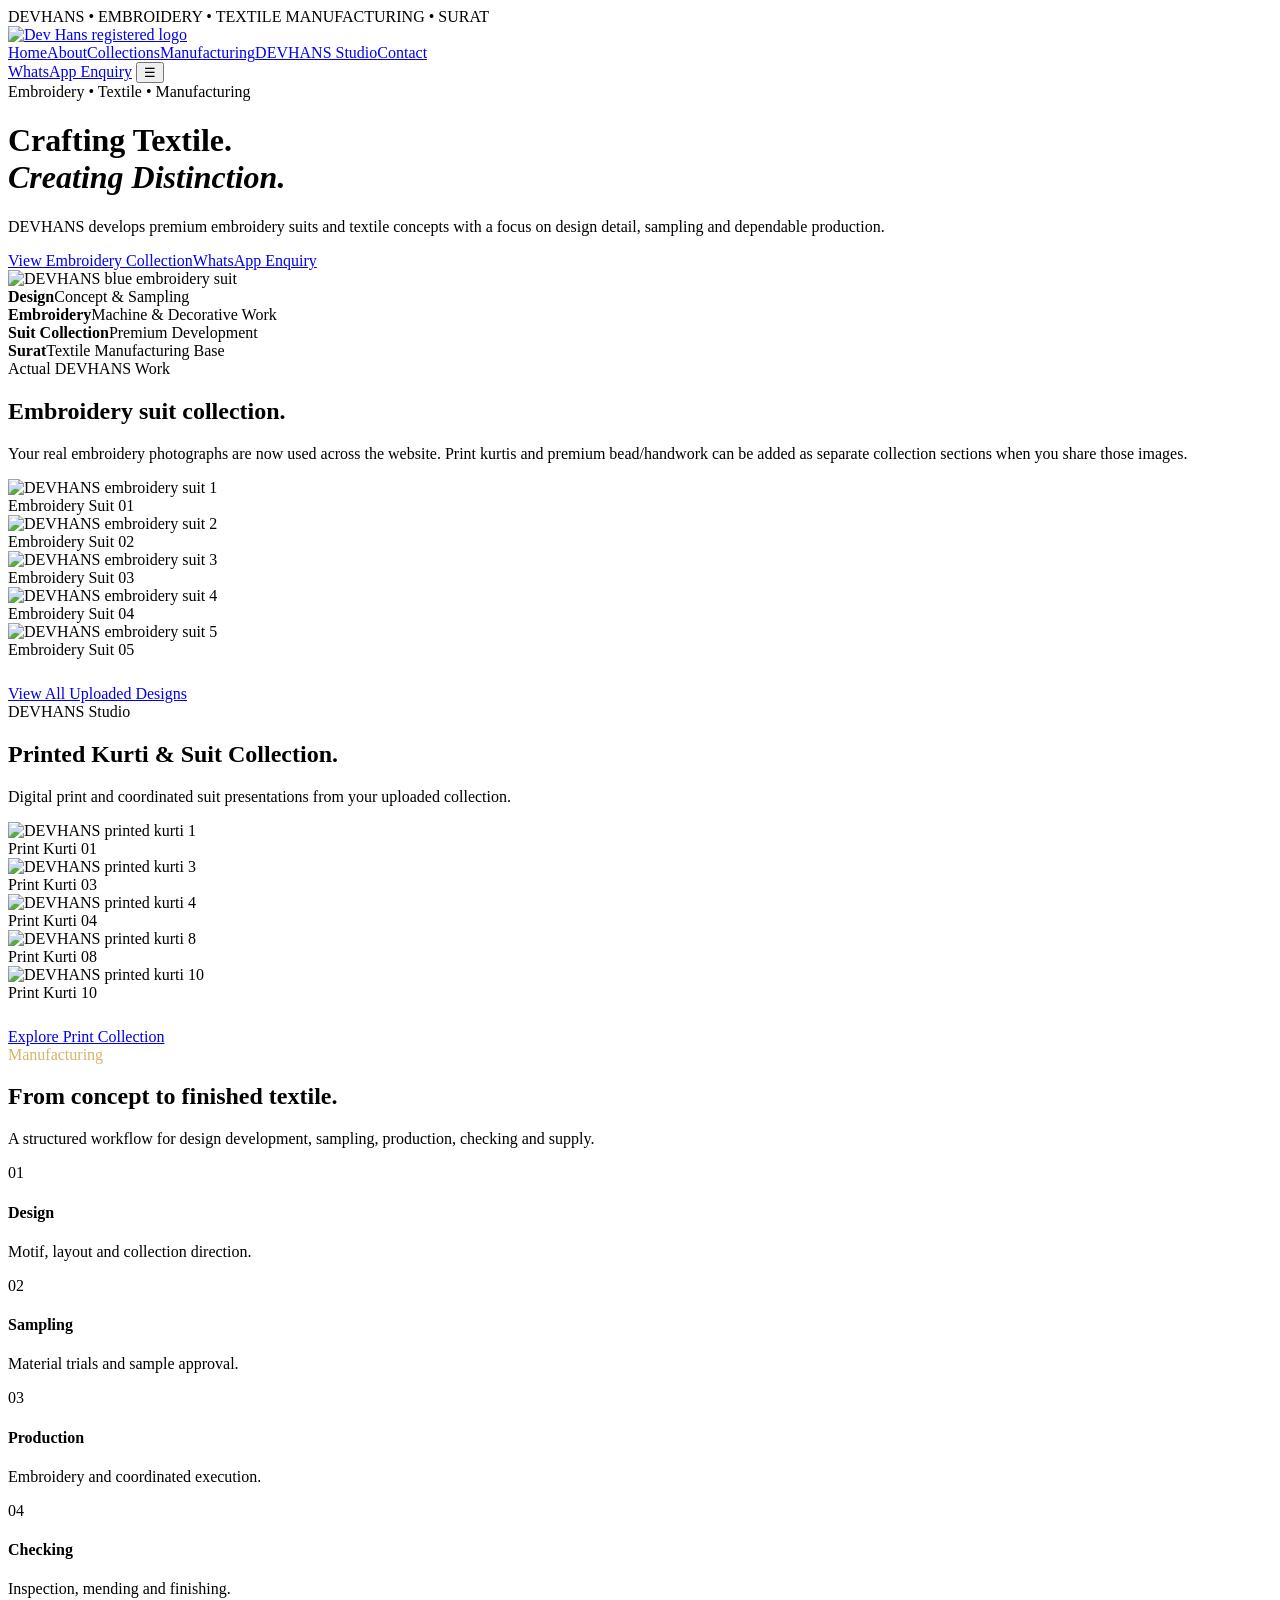
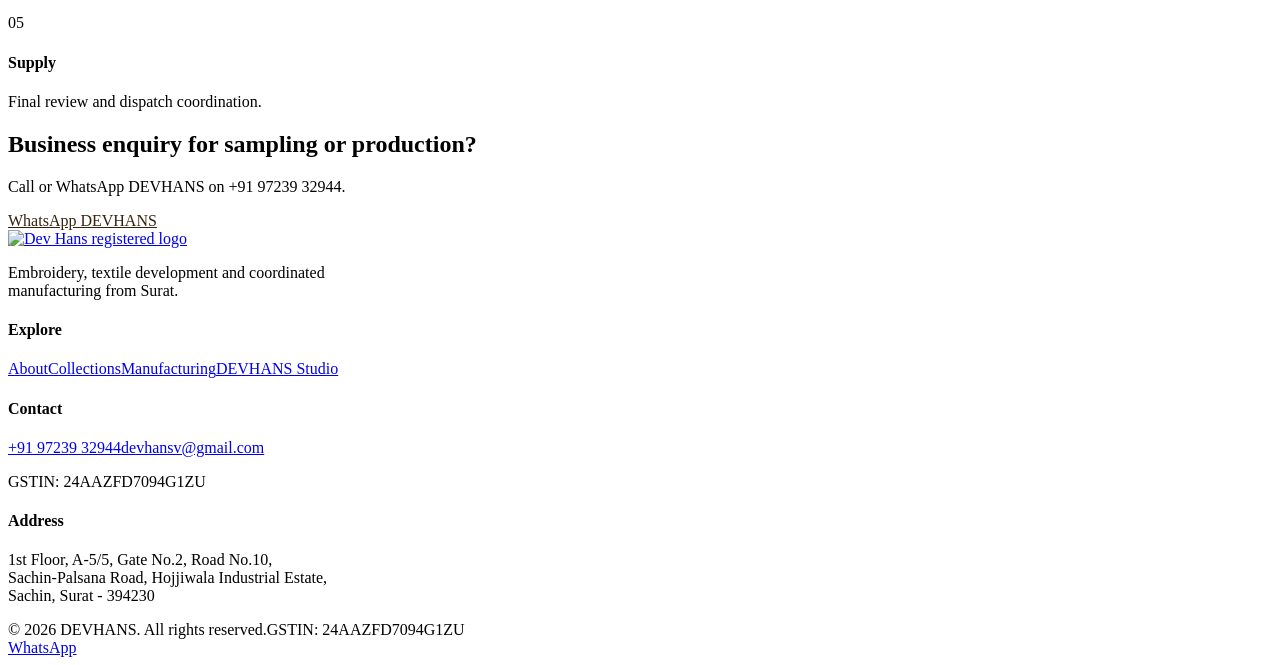
==== index.html @ b1228db7 "Add files via upload" ====
<!doctype html><html lang="en"><head><meta charset="utf-8"><meta name="viewport" content="width=device-width,initial-scale=1">
<title>DEVHANS | Embroidery, Print & Textile Manufacturing</title><meta name="description" content="DEVHANS — embroidery and textile manufacturing in Surat.">
<link rel="stylesheet" href="assets/styles.css">
<link rel="canonical" href="https://thedevhans.com/">
<meta property="og:type" content="website">
<meta property="og:site_name" content="DEVHANS">
<meta property="og:title" content="DEVHANS | Embroidery, Print & Textile Manufacturing">
<meta property="og:url" content="https://thedevhans.com/">
<meta property="og:description" content="DEVHANS — embroidery, printed suits, textile development and manufacturing from Surat.">
<meta name="theme-color" content="#e9e1d7">

</head><body>
<div class="topbar">DEVHANS • EMBROIDERY • TEXTILE MANUFACTURING • SURAT</div>
<nav class="nav"><div class="wrap nav-inner">
<a class="brand-logo-wrap" href="index.html"><img class="brand-logo" src="assets/devhans-logo-clean.png" alt="Dev Hans registered logo"></a>
<div class="menu"><a class="active" href="index.html">Home</a><a class="" href="about.html">About</a><a class="" href="collections.html">Collections</a><a class="" href="manufacturing.html">Manufacturing</a><a class="" href="studio.html">DEVHANS Studio</a><a class="" href="contact.html">Contact</a></div>
<a class="btn btn-dark" href="https://wa.me/919723932944" target="_blank" rel="noopener">WhatsApp Enquiry</a>
<button class="mobile-menu" aria-label="Menu">☰</button>
</div></nav>
<header class="hero"><div class="wrap hero-grid"><div><div class="eyebrow">Embroidery • Textile • Manufacturing</div>
<h1>Crafting Textile.<br><em>Creating Distinction.</em></h1>
<p class="lead">DEVHANS develops premium embroidery suits and textile concepts with a focus on design detail, sampling and dependable production.</p>
<div class="hero-actions"><a class="btn btn-dark" href="collections.html">View Embroidery Collection</a><a class="btn btn-light" href="https://wa.me/919723932944" target="_blank" rel="noopener">WhatsApp Enquiry</a></div>
</div><div class="hero-visual"><img src="assets/embroidery-suit-02.jpg" alt="DEVHANS blue embroidery suit"></div></div></header>
<div class="stats"><div class="stat"><strong>Design</strong><span>Concept & Sampling</span></div><div class="stat"><strong>Embroidery</strong><span>Machine & Decorative Work</span></div><div class="stat"><strong>Suit Collection</strong><span>Premium Development</span></div><div class="stat"><strong>Surat</strong><span>Textile Manufacturing Base</span></div></div>
<section><div class="wrap"><div class="section-head"><div><div class="eyebrow">Actual DEVHANS Work</div><h2>Embroidery suit collection.</h2></div><p>Your real embroidery photographs are now used across the website. Print kurtis and premium bead/handwork can be added as separate collection sections when you share those images.</p></div>
<div class="home-gallery"><div class="g"><img src="assets/embroidery-suit-01.jpg" alt="DEVHANS embroidery suit 1"><div class="label">Embroidery Suit 01</div></div><div class="g"><img src="assets/embroidery-suit-02.jpg" alt="DEVHANS embroidery suit 2"><div class="label">Embroidery Suit 02</div></div><div class="g"><img src="assets/embroidery-suit-03.jpg" alt="DEVHANS embroidery suit 3"><div class="label">Embroidery Suit 03</div></div><div class="g"><img src="assets/embroidery-suit-04.jpg" alt="DEVHANS embroidery suit 4"><div class="label">Embroidery Suit 04</div></div><div class="g"><img src="assets/embroidery-suit-05.jpg" alt="DEVHANS embroidery suit 5"><div class="label">Embroidery Suit 05</div></div></div><div style="margin-top:26px"><a class="btn btn-dark" href="collections.html">View All Uploaded Designs</a></div></div></section>
<section><div class="wrap"><div class="section-head"><div><div class="eyebrow">DEVHANS Studio</div>
    <h2>Printed Kurti & Suit Collection.</h2></div><p>Digital print and coordinated suit presentations from your uploaded collection.</p></div>
    <div class="home-gallery"><div class="g"><img src="assets/print-kurti-01.jpg" alt="DEVHANS printed kurti 1"><div class="label">Print Kurti 01</div></div><div class="g"><img src="assets/print-kurti-03.jpg" alt="DEVHANS printed kurti 3"><div class="label">Print Kurti 03</div></div><div class="g"><img src="assets/print-kurti-04.jpg" alt="DEVHANS printed kurti 4"><div class="label">Print Kurti 04</div></div><div class="g"><img src="assets/print-kurti-08.jpg" alt="DEVHANS printed kurti 8"><div class="label">Print Kurti 08</div></div><div class="g"><img src="assets/print-kurti-10.jpg" alt="DEVHANS printed kurti 10"><div class="label">Print Kurti 10</div></div></div><div style="margin-top:26px"><a class="btn btn-dark" href="studio.html">Explore Print Collection</a></div></div></section><section class="dark"><div class="wrap"><div class="section-head"><div><div class="eyebrow" style="color:#d8b36c">Manufacturing</div><h2>From concept to finished textile.</h2></div><p>A structured workflow for design development, sampling, production, checking and supply.</p></div>
<div class="process"><div class="step"><div class="no">01</div><h4>Design</h4><p>Motif, layout and collection direction.</p></div><div class="step"><div class="no">02</div><h4>Sampling</h4><p>Material trials and sample approval.</p></div><div class="step"><div class="no">03</div><h4>Production</h4><p>Embroidery and coordinated execution.</p></div><div class="step"><div class="no">04</div><h4>Checking</h4><p>Inspection, mending and finishing.</p></div><div class="step"><div class="no">05</div><h4>Supply</h4><p>Final review and dispatch coordination.</p></div></div></div></section>
<div class="cta-band"><div class="wrap cta-grid"><div><h2>Business enquiry for sampling or production?</h2><p>Call or WhatsApp DEVHANS on +91 97239 32944.</p></div><a class="btn" style="background:#fff;border-color:#fff;color:#33230e" href="https://wa.me/919723932944" target="_blank" rel="noopener">WhatsApp DEVHANS</a></div></div>

<footer><div class="wrap">
<div class="footer-grid">
<div><a class="footer-logo" href="index.html"><img src="assets/devhans-logo-clean.png" alt="Dev Hans registered logo"></a>
<p style="max-width:350px;margin-top:16px">Embroidery, textile development and coordinated manufacturing from Surat.</p></div>
<div><h4>Explore</h4><a href="about.html">About</a><a href="collections.html">Collections</a><a href="manufacturing.html">Manufacturing</a><a href="studio.html">DEVHANS Studio</a></div>
<div><h4>Contact</h4><a href="tel:+919723932944">+91 97239 32944</a><a href="mailto:devhansv@gmail.com">devhansv@gmail.com</a><p>GSTIN: 24AAZFD7094G1ZU</p></div>
<div><h4>Address</h4><p>1st Floor, A-5/5, Gate No.2, Road No.10,<br>Sachin-Palsana Road, Hojjiwala Industrial Estate,<br>Sachin, Surat - 394230</p></div>
</div>
<div class="footer-bottom"><span>© 2026 DEVHANS. All rights reserved.</span><span>GSTIN: 24AAZFD7094G1ZU</span></div>
</div></footer>
<a class="floating-wa" href="https://wa.me/919723932944" target="_blank" rel="noopener">WhatsApp</a>
<script src="assets/script.js"></script></body></html>
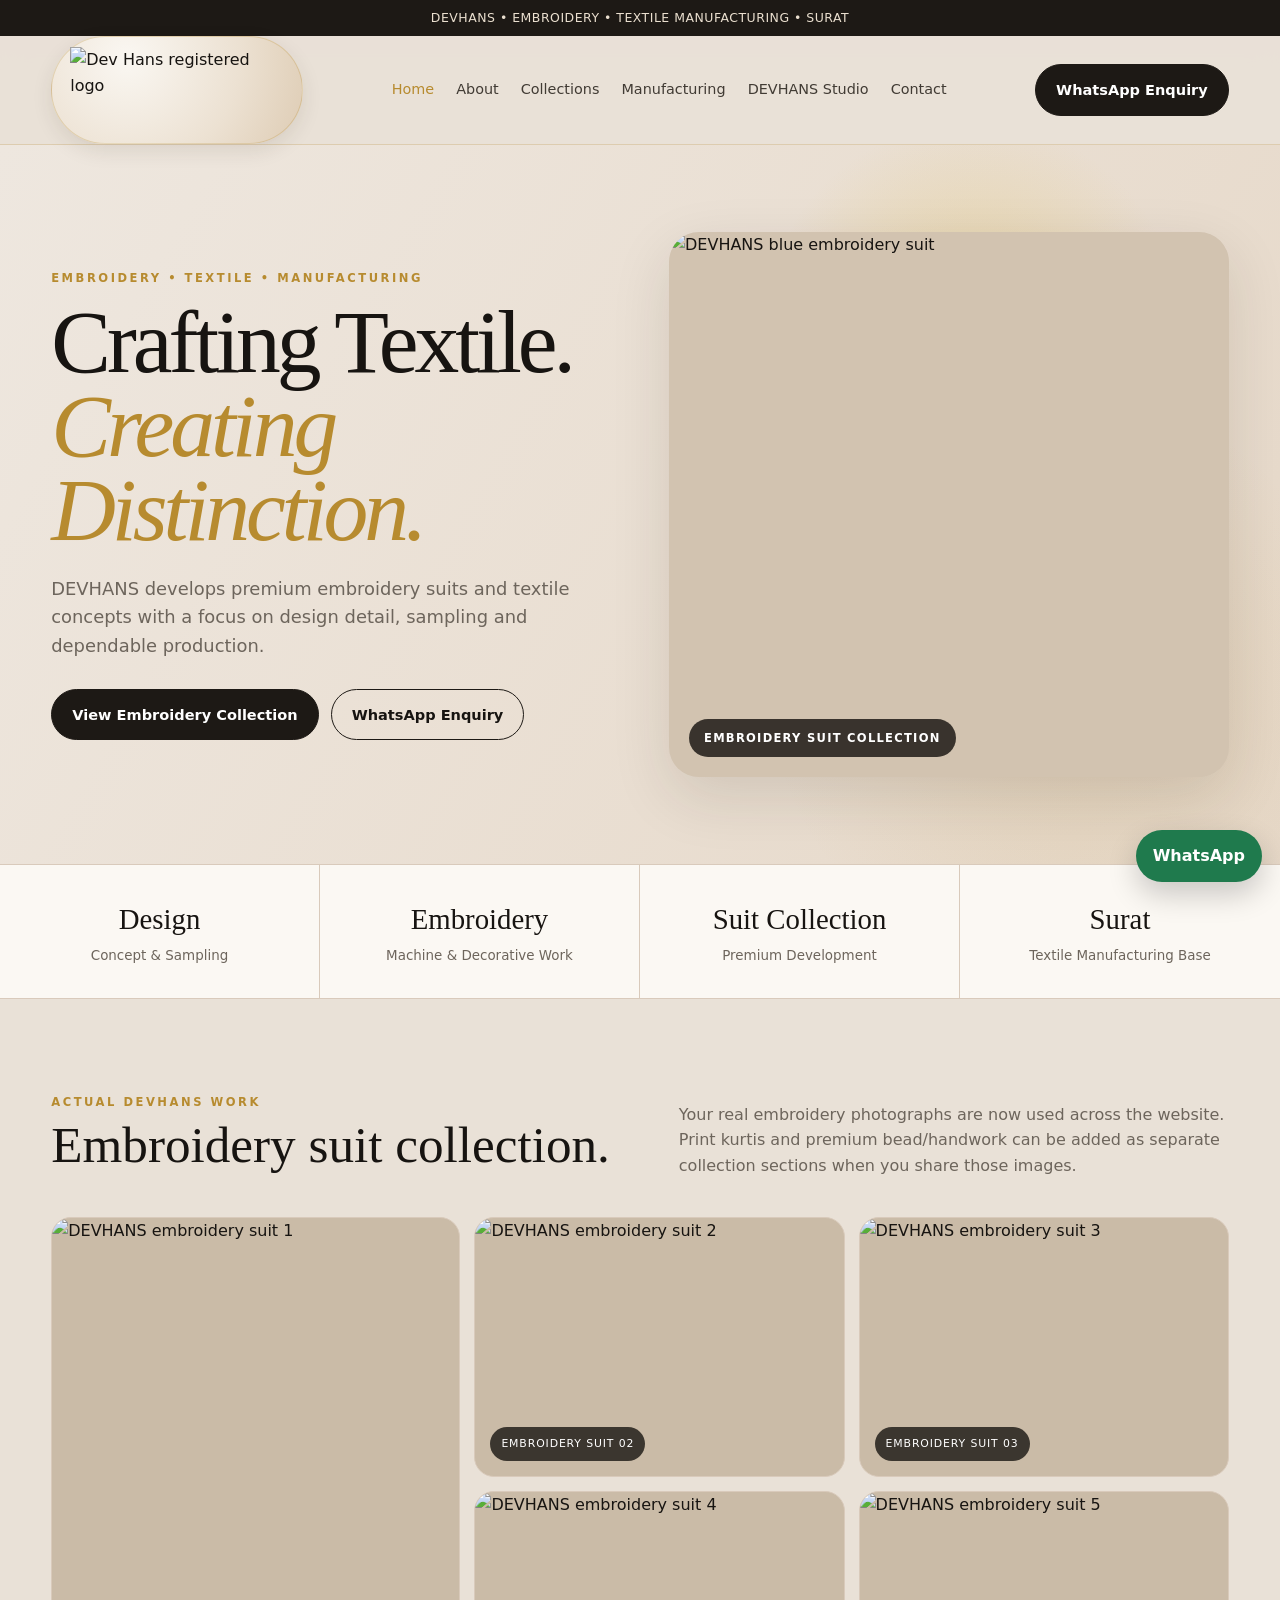
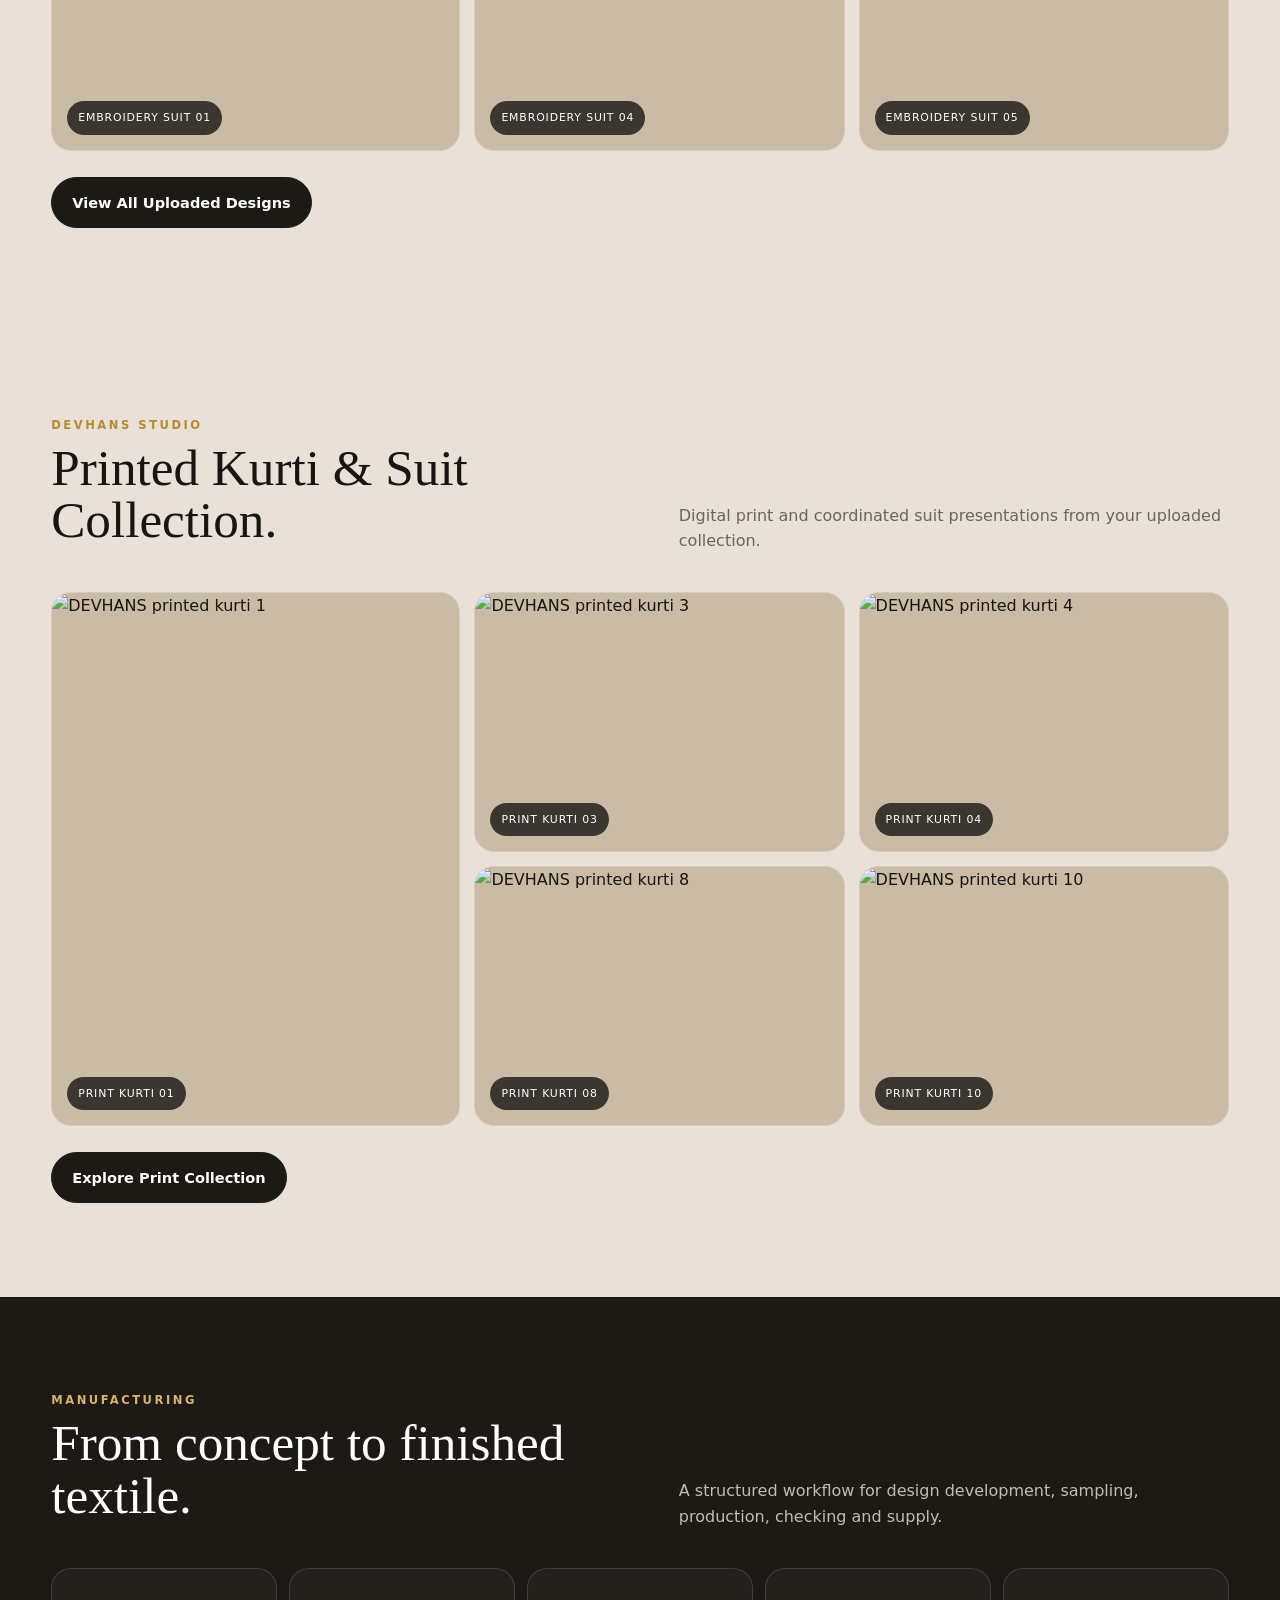
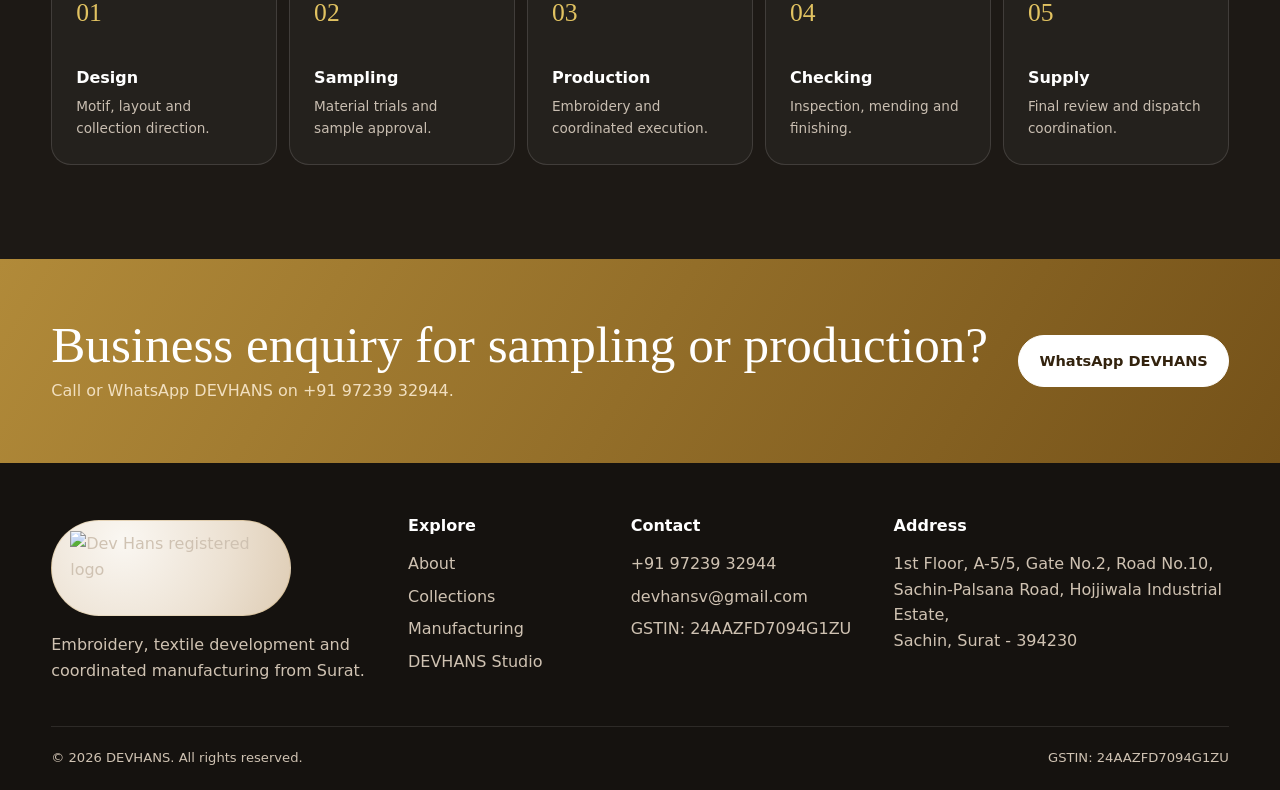
==== commit 0d56b128: "Update index.html" ====
--- a/index.html
+++ b/index.html
@@ -1,6 +1,6 @@
 <!doctype html><html lang="en"><head><meta charset="utf-8"><meta name="viewport" content="width=device-width,initial-scale=1">
 <title>DEVHANS | Embroidery, Print & Textile Manufacturing</title><meta name="description" content="DEVHANS — embroidery and textile manufacturing in Surat.">
-<link rel="stylesheet" href="assets/styles.css">
+<link rel="stylesheet" href="Assets/styles.css">
 <link rel="canonical" href="https://thedevhans.com/">
 <meta property="og:type" content="website">
 <meta property="og:site_name" content="DEVHANS">
@@ -42,4 +42,4 @@
 <div class="footer-bottom"><span>© 2026 DEVHANS. All rights reserved.</span><span>GSTIN: 24AAZFD7094G1ZU</span></div>
 </div></footer>
 <a class="floating-wa" href="https://wa.me/919723932944" target="_blank" rel="noopener">WhatsApp</a>
-<script src="assets/script.js"></script></body></html>+<script src="assets/script.js"></script></body></html>
--- a/Assets/styles.css
+++ b/Assets/styles.css
@@ -0,0 +1,99 @@
+
+:root{
+  --cream:#e9e1d7; --paper:#fbf8f3; --ink:#171411; --muted:#6d655c;
+  --gold:#b78b2f; --gold2:#e1c261; --line:#d9cabb; --deep:#1d1915;
+  --logo-bg:#e8dfd5; --shadow:0 20px 60px rgba(39,29,18,.12);
+}
+*{box-sizing:border-box} html{scroll-behavior:smooth}
+body{margin:0;background:var(--cream);color:var(--ink);font-family:Inter,ui-sans-serif,system-ui,-apple-system,Segoe UI,Roboto,Arial,sans-serif;line-height:1.6}
+a{color:inherit;text-decoration:none} img{max-width:100%;display:block}
+.wrap{width:min(1180px,92vw);margin:auto}
+.eyebrow{font-size:.72rem;letter-spacing:.22em;text-transform:uppercase;color:var(--gold);font-weight:800}
+.topbar{font-size:.78rem;background:var(--deep);color:#eadfcf;text-align:center;padding:8px 12px;letter-spacing:.04em}
+.nav{position:sticky;top:0;z-index:100;background:rgba(233,225,215,.94);backdrop-filter:blur(15px);border-bottom:1px solid rgba(183,139,47,.24)}
+.nav-inner{min-height:92px;display:flex;align-items:center;justify-content:space-between;gap:24px}
+.brand-logo-wrap{
+  display:flex;align-items:center;justify-content:center;
+  background:radial-gradient(circle at 30% 20%, #faf7f2 0%, #ece1d2 58%, #deccb4 100%);
+  border-radius:999px;
+  padding:10px 18px;
+  border:1px solid rgba(183,139,47,.26);
+  box-shadow:0 7px 20px rgba(49,36,19,.10);
+}
+.brand-logo{
+  width:214px;height:86px;object-fit:contain;display:block;
+}
+.menu{display:flex;gap:22px;align-items:center;font-size:.9rem;color:#413b34}
+.menu a:hover,.menu a.active{color:var(--gold)}
+.btn{display:inline-flex;align-items:center;justify-content:center;gap:8px;padding:13px 20px;border:1px solid var(--deep);border-radius:999px;font-weight:700;font-size:.91rem;transition:.25s ease}
+.btn:hover{transform:translateY(-2px)} .btn-dark{background:var(--deep);color:#fff}.btn-light{background:transparent}.btn-gold{background:var(--gold);border-color:var(--gold);color:#fff}
+.mobile-menu{display:none;border:0;background:transparent;font-size:1.45rem}
+.hero{position:relative;overflow:hidden;min-height:720px;border-bottom:1px solid var(--line);display:grid;align-items:center;background:var(--logo-bg)}
+.hero:before{content:"";position:absolute;inset:0;background:radial-gradient(circle at 76% 26%,rgba(225,194,97,.42),transparent 19%),radial-gradient(circle at 83% 75%,rgba(183,139,47,.13),transparent 25%),linear-gradient(120deg,#eee7df,#e6d8c8)}
+.hero-grid{position:relative;display:grid;grid-template-columns:1fr 1fr;gap:58px;align-items:center;padding:68px 0}
+.hero h1,.page-hero h1{font-family:Georgia,"Times New Roman",serif;font-weight:500;letter-spacing:-.045em;line-height:.94;margin:.14em 0 .25em}
+.hero h1{font-size:clamp(3.55rem,7vw,6.4rem)} .hero h1 em{color:var(--gold);font-weight:400}
+.lead{font-size:1.12rem;color:var(--muted);max-width:680px}.hero-actions{display:flex;gap:12px;flex-wrap:wrap;margin-top:28px}
+.hero-visual{min-height:545px;border-radius:30px;overflow:hidden;position:relative;box-shadow:var(--shadow);background:#d2c3b0}
+.hero-visual img{width:100%;height:100%;min-height:545px;object-fit:cover}
+.hero-visual:after{content:"EMBROIDERY SUIT COLLECTION";position:absolute;left:20px;bottom:20px;background:rgba(24,20,16,.82);color:white;padding:10px 15px;border-radius:999px;font-size:.72rem;letter-spacing:.11em;font-weight:800}
+.stats{background:var(--paper);display:grid;grid-template-columns:repeat(4,1fr);border-bottom:1px solid var(--line)}
+.stat{text-align:center;padding:31px 18px;border-right:1px solid var(--line)} .stat:last-child{border-right:0}
+.stat strong{font-family:Georgia,serif;font-size:1.8rem;font-weight:500}.stat span{display:block;color:var(--muted);font-size:.84rem;margin-top:3px}
+section{padding:94px 0}.section-head{display:flex;justify-content:space-between;align-items:flex-end;gap:35px;margin-bottom:38px}
+h2{font-family:Georgia,serif;font-size:clamp(2.35rem,4vw,4rem);line-height:1.02;font-weight:500;margin:.15em 0}.section-head p{max-width:550px;color:var(--muted);margin:0}
+.home-gallery{display:grid;grid-template-columns:1.05fr .95fr .95fr;grid-auto-rows:260px;gap:14px}
+.home-gallery .g{border-radius:20px;overflow:hidden;background:#cabba7;position:relative;border:1px solid var(--line)}
+.home-gallery .g:first-child{grid-row:span 2}.home-gallery img{width:100%;height:100%;object-fit:cover;transition:transform .35s ease}.home-gallery .g:hover img{transform:scale(1.025)}
+.home-gallery .label{position:absolute;left:15px;bottom:15px;background:rgba(20,17,14,.78);color:#fff;padding:8px 11px;border-radius:999px;font-size:.68rem;letter-spacing:.08em;text-transform:uppercase}
+.dark{background:var(--deep);color:#fff}.dark .section-head p{color:#c6bbae}.process{display:grid;grid-template-columns:repeat(5,1fr);gap:12px}
+.step{padding:24px;border:1px solid rgba(255,255,255,.13);border-radius:20px;min-height:180px;background:rgba(255,255,255,.035)}
+.step .no{font-family:Georgia,serif;font-size:1.6rem;color:var(--gold2)}.step h4{margin:32px 0 5px}.step p{font-size:.85rem;color:#c9beb1;margin:0}
+.page-hero{padding:92px 0 76px;background:linear-gradient(135deg,#efe7de,#dfcfbb);border-bottom:1px solid var(--line)}.page-hero h1{font-size:clamp(3.3rem,7vw,6rem)}.page-hero p{max-width:720px;color:var(--muted);font-size:1.08rem}
+.product-toolbar{display:flex;gap:10px;flex-wrap:wrap;margin-bottom:28px}.filter{border:1px solid var(--line);background:var(--paper);border-radius:999px;padding:10px 16px;cursor:pointer}.filter.active{background:var(--deep);color:white;border-color:var(--deep)}
+.product-grid{display:grid;grid-template-columns:repeat(3,1fr);gap:18px}.product{border:1px solid var(--line);background:var(--paper);border-radius:22px;overflow:hidden;box-shadow:0 10px 28px rgba(36,27,18,.06)}
+.product-image{height:410px;background:#ddd0c0;overflow:hidden}.product-image img{width:100%;height:100%;object-fit:cover;transition:transform .35s ease}.product:hover .product-image img{transform:scale(1.025)}
+.product-info{padding:19px}.product-info h3{font-family:Georgia,serif;font-size:1.35rem;margin:0 0 5px}.product-info p{margin:0;color:var(--muted);font-size:.88rem}.tag{display:inline-block;margin-top:12px;font-size:.72rem;color:var(--gold);font-weight:800;letter-spacing:.08em;text-transform:uppercase}
+.split{display:grid;grid-template-columns:1fr 1fr;gap:50px;align-items:center}
+.contact-grid{display:grid;grid-template-columns:.9fr 1.1fr;gap:48px}.contact-panel{background:var(--deep);color:white;border-radius:28px;padding:34px}.contact-panel p{color:#ccbfaf}.contact-panel a{color:#f0cf8b}
+.business-card{background:var(--logo-bg);padding:12px;border:1px solid var(--line);border-radius:22px;box-shadow:var(--shadow)}.business-card img{border-radius:14px;width:100%}
+form{display:grid;grid-template-columns:1fr 1fr;gap:14px}input,select,textarea{width:100%;padding:15px 16px;border:1px solid var(--line);border-radius:14px;background:var(--paper);font:inherit;outline:none}textarea{min-height:135px;resize:vertical;grid-column:1/-1}.full{grid-column:1/-1}
+.contact-actions{display:flex;gap:10px;flex-wrap:wrap;margin-top:22px}.contact-actions a{color:#fff}
+.cta-band{padding:60px 0;background:linear-gradient(120deg,#b18a39,#755219);color:white}.cta-grid{display:flex;align-items:center;justify-content:space-between;gap:30px}.cta-grid h2{font-size:clamp(2rem,4vw,3.4rem);margin:0}.cta-grid p{margin:7px 0 0;color:#f1dfbf}
+footer{background:#15120f;color:#cfc2b2;padding:50px 0 22px}.footer-grid{display:grid;grid-template-columns:1.2fr .7fr .85fr 1.25fr;gap:35px}.footer-grid h4{color:#fff;margin:0 0 12px}.footer-grid a{display:block;margin:7px 0;color:#cfc2b2}.footer-grid p{margin:7px 0}
+.footer-logo{
+  display:flex;align-items:center;justify-content:center;
+  background:radial-gradient(circle at 30% 20%, #faf7f2 0%, #ece1d2 58%, #deccb4 100%);
+  border-radius:999px;
+  padding:10px 18px;
+  width:240px;
+  border:1px solid rgba(183,139,47,.22);
+}.footer-logo img{
+  width:100%;height:74px;object-fit:contain;display:block;
+}
+.footer-bottom{border-top:1px solid rgba(255,255,255,.1);margin-top:35px;padding-top:20px;display:flex;justify-content:space-between;gap:20px;font-size:.82rem}
+.floating-wa{position:fixed;right:18px;bottom:18px;z-index:130;background:#1f7a4d;color:white;padding:13px 17px;border-radius:999px;font-weight:800;box-shadow:0 12px 30px rgba(0,0,0,.2)}
+@media(max-width:920px){
+ .nav-inner{min-height:82px}.brand-logo{
+  width:214px;height:86px;object-fit:contain;display:block;
+}.menu{display:none}.mobile-menu{display:block}.hero-grid,.split,.contact-grid{grid-template-columns:1fr}.hero-visual{min-height:470px}.hero-visual img{min-height:470px}
+ .product-grid{grid-template-columns:1fr 1fr}.process{grid-template-columns:1fr 1fr}.footer-grid{grid-template-columns:1fr 1fr}.home-gallery{grid-template-columns:1fr 1fr}.home-gallery .g:first-child{grid-row:span 1;grid-column:span 2}
+}
+@media(max-width:620px){
+ .topbar{font-size:.68rem}.nav-inner{min-height:76px}.brand-logo{
+  width:214px;height:86px;object-fit:contain;display:block;
+}.hero-grid{padding:50px 0}.hero h1{font-size:3.45rem}.hero-visual,.hero-visual img{min-height:420px}.stats{grid-template-columns:1fr 1fr}.stat:nth-child(2){border-right:0}.stat:nth-child(-n+2){border-bottom:1px solid var(--line)}
+ section{padding:68px 0}.section-head{flex-direction:column;align-items:flex-start}.product-grid,.process,.footer-grid,.home-gallery{grid-template-columns:1fr}.home-gallery .g:first-child{grid-column:span 1}.product-image{height:390px}.cta-grid{align-items:flex-start;flex-direction:column}.footer-bottom{flex-direction:column}.contact-grid{gap:25px}form{grid-template-columns:1fr}textarea,.full{grid-column:1}.page-hero{padding:70px 0 58px}
+}
+
+
+.collection-split{display:grid;grid-template-columns:1fr 1fr;gap:38px;align-items:start}
+.collection-panel{background:var(--paper);border:1px solid var(--line);border-radius:24px;padding:26px;box-shadow:0 10px 28px rgba(36,27,18,.05)}
+.collection-panel p{color:var(--muted);margin:0}
+.dual-gallery{display:grid;grid-template-columns:repeat(3,1fr);gap:14px}
+.dual-gallery .g{border-radius:18px;overflow:hidden;background:#ddd0c0;border:1px solid var(--line);position:relative}
+.dual-gallery .g img{width:100%;height:100%;object-fit:cover;display:block}
+.dual-gallery .g.tall{grid-row:span 2}
+.note-box{padding:16px 18px;border:1px dashed rgba(183,139,47,.45);background:#fff7eb;border-radius:16px;color:#6e6048}
+@media(max-width:920px){.collection-split{grid-template-columns:1fr}.dual-gallery{grid-template-columns:1fr 1fr}.dual-gallery .g.tall{grid-row:span 1;grid-column:span 2}}
+@media(max-width:620px){.dual-gallery{grid-template-columns:1fr}.dual-gallery .g.tall{grid-column:span 1}}
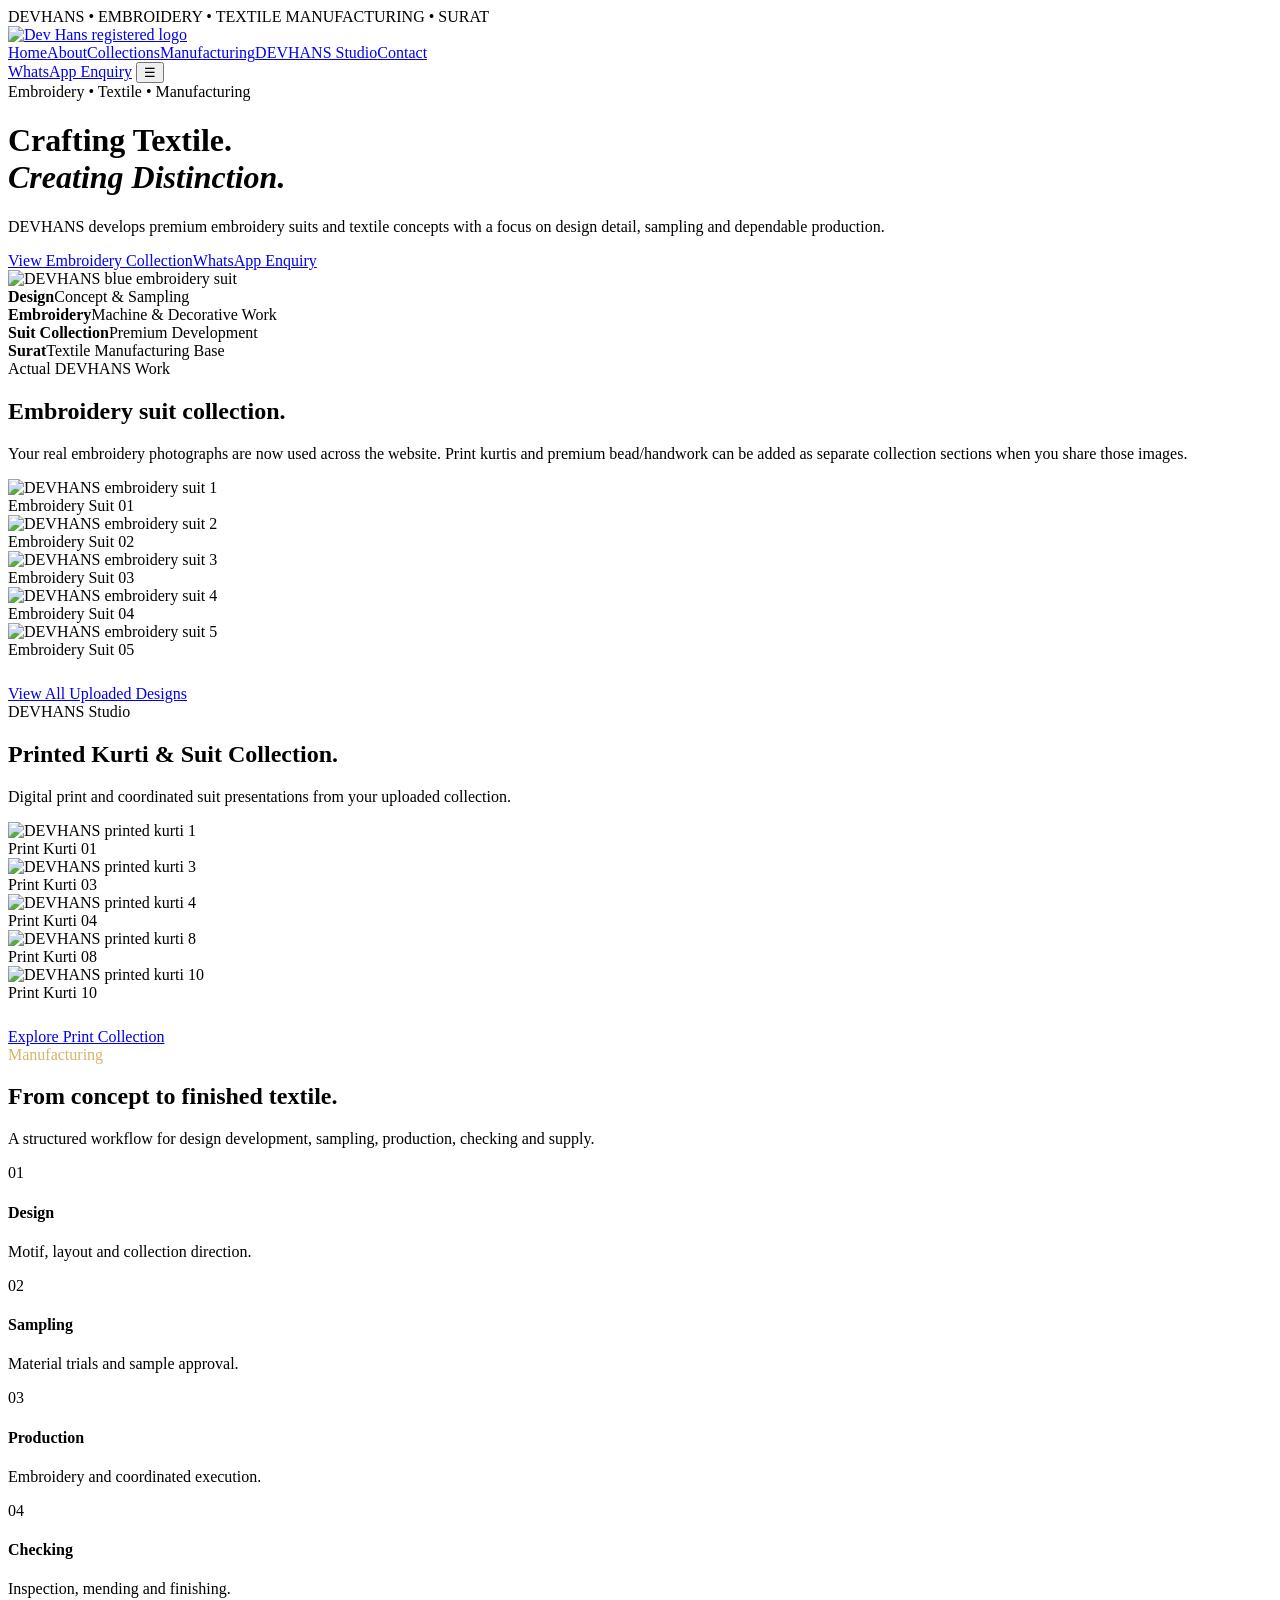
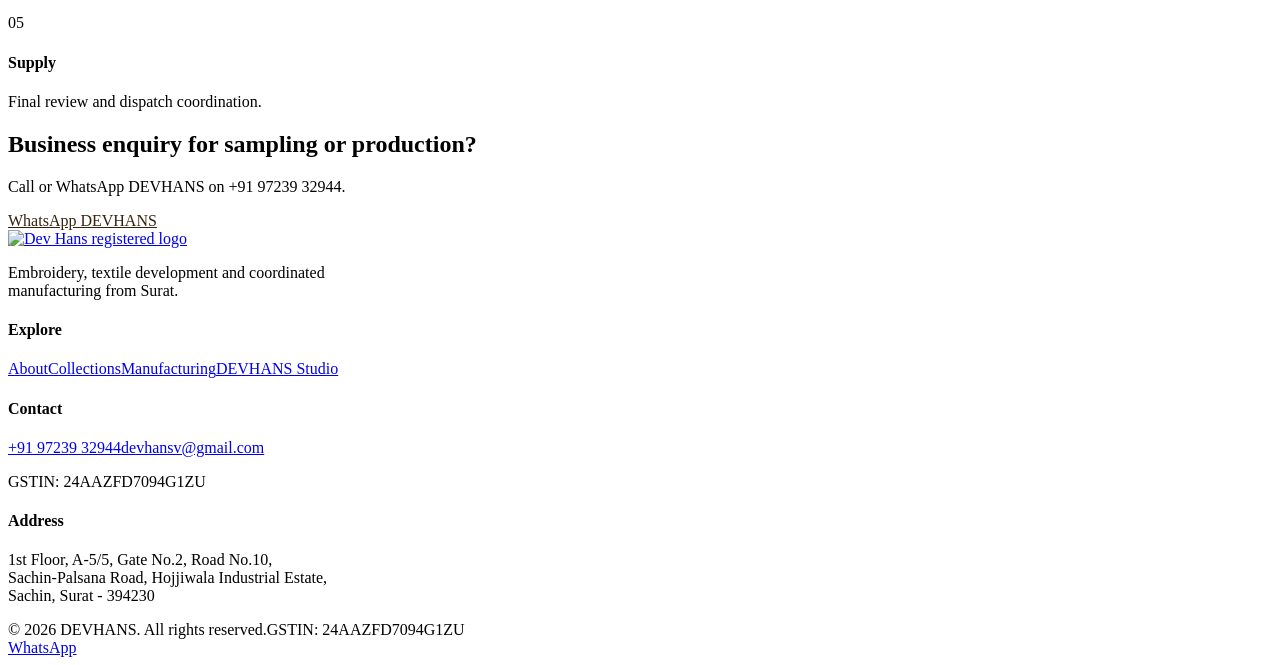
==== commit 0c48f677: "Update index.html" ====
--- a/index.html
+++ b/index.html
@@ -1,6 +1,6 @@
 <!doctype html><html lang="en"><head><meta charset="utf-8"><meta name="viewport" content="width=device-width,initial-scale=1">
 <title>DEVHANS | Embroidery, Print & Textile Manufacturing</title><meta name="description" content="DEVHANS — embroidery and textile manufacturing in Surat.">
-<link rel="stylesheet" href="Assets/styles.css">
+<link rel="stylesheet" href="assets/styles.css">
 <link rel="canonical" href="https://thedevhans.com/">
 <meta property="og:type" content="website">
 <meta property="og:site_name" content="DEVHANS">
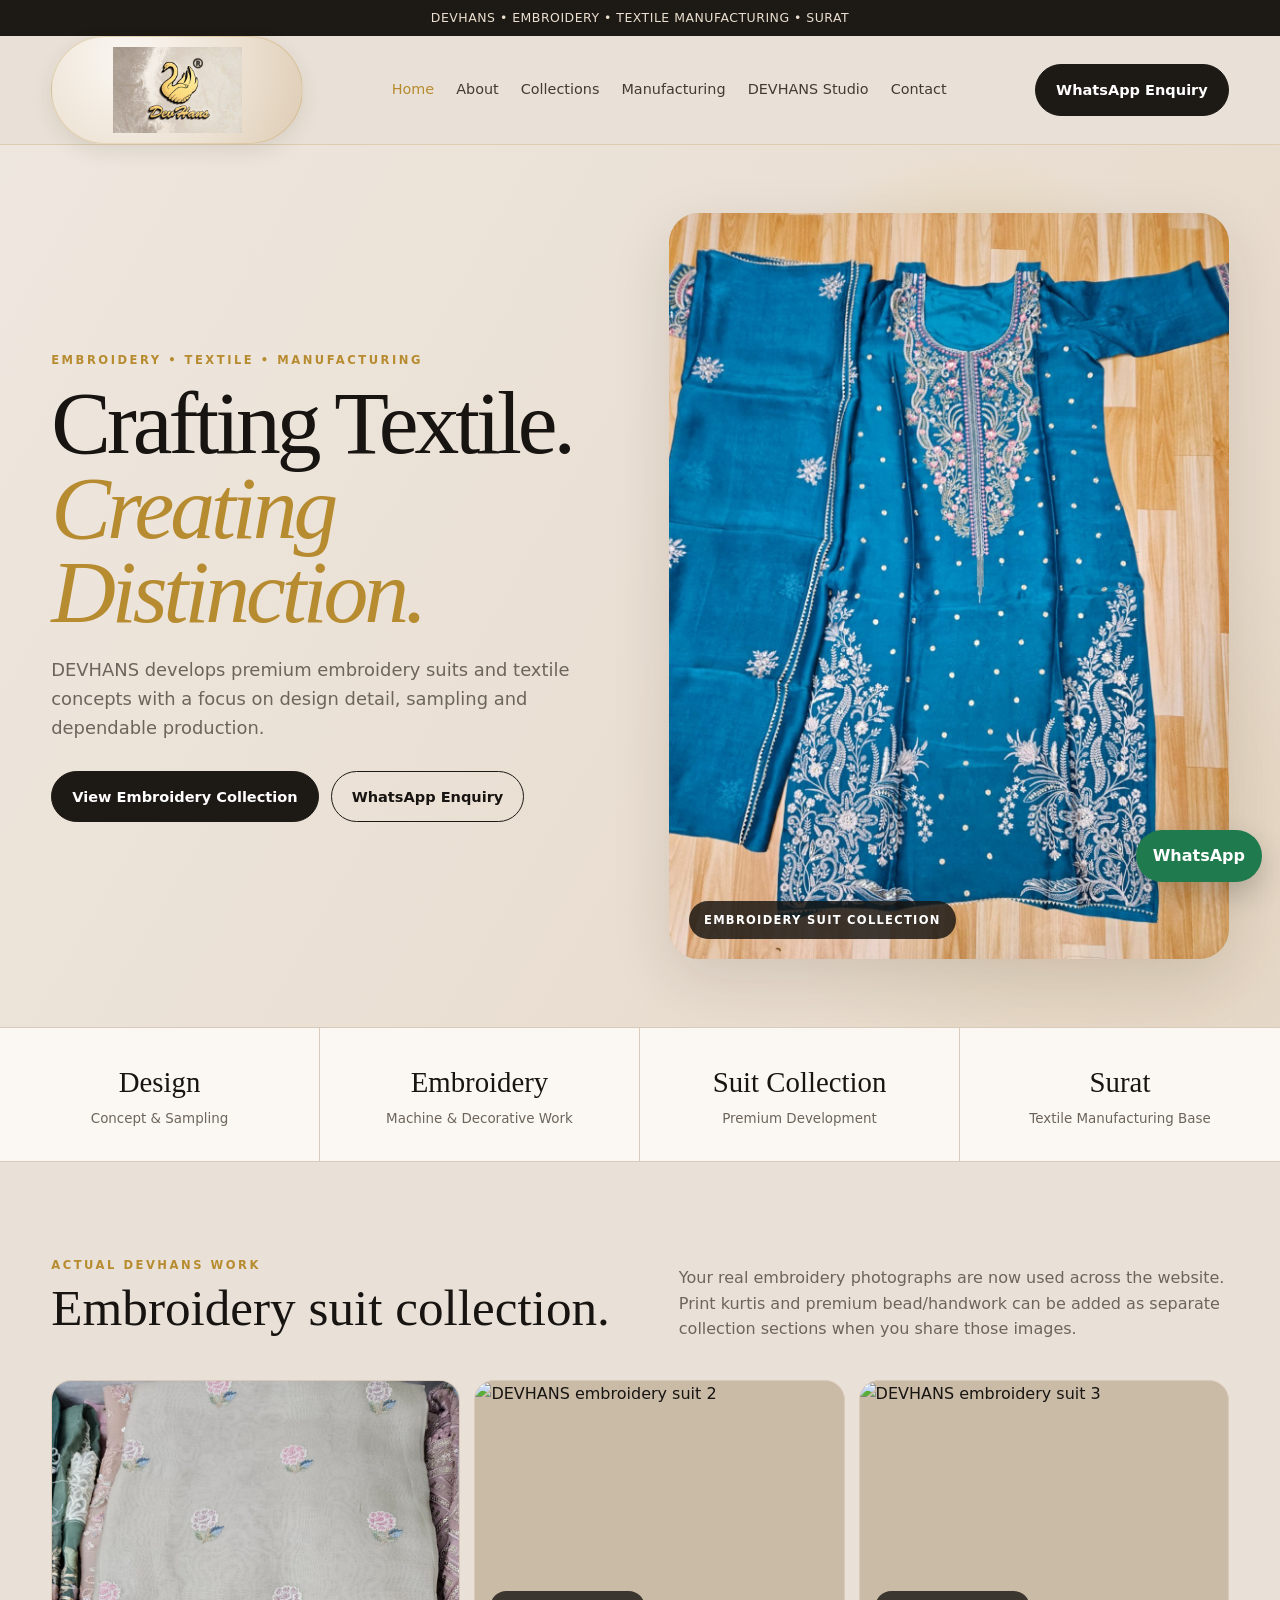
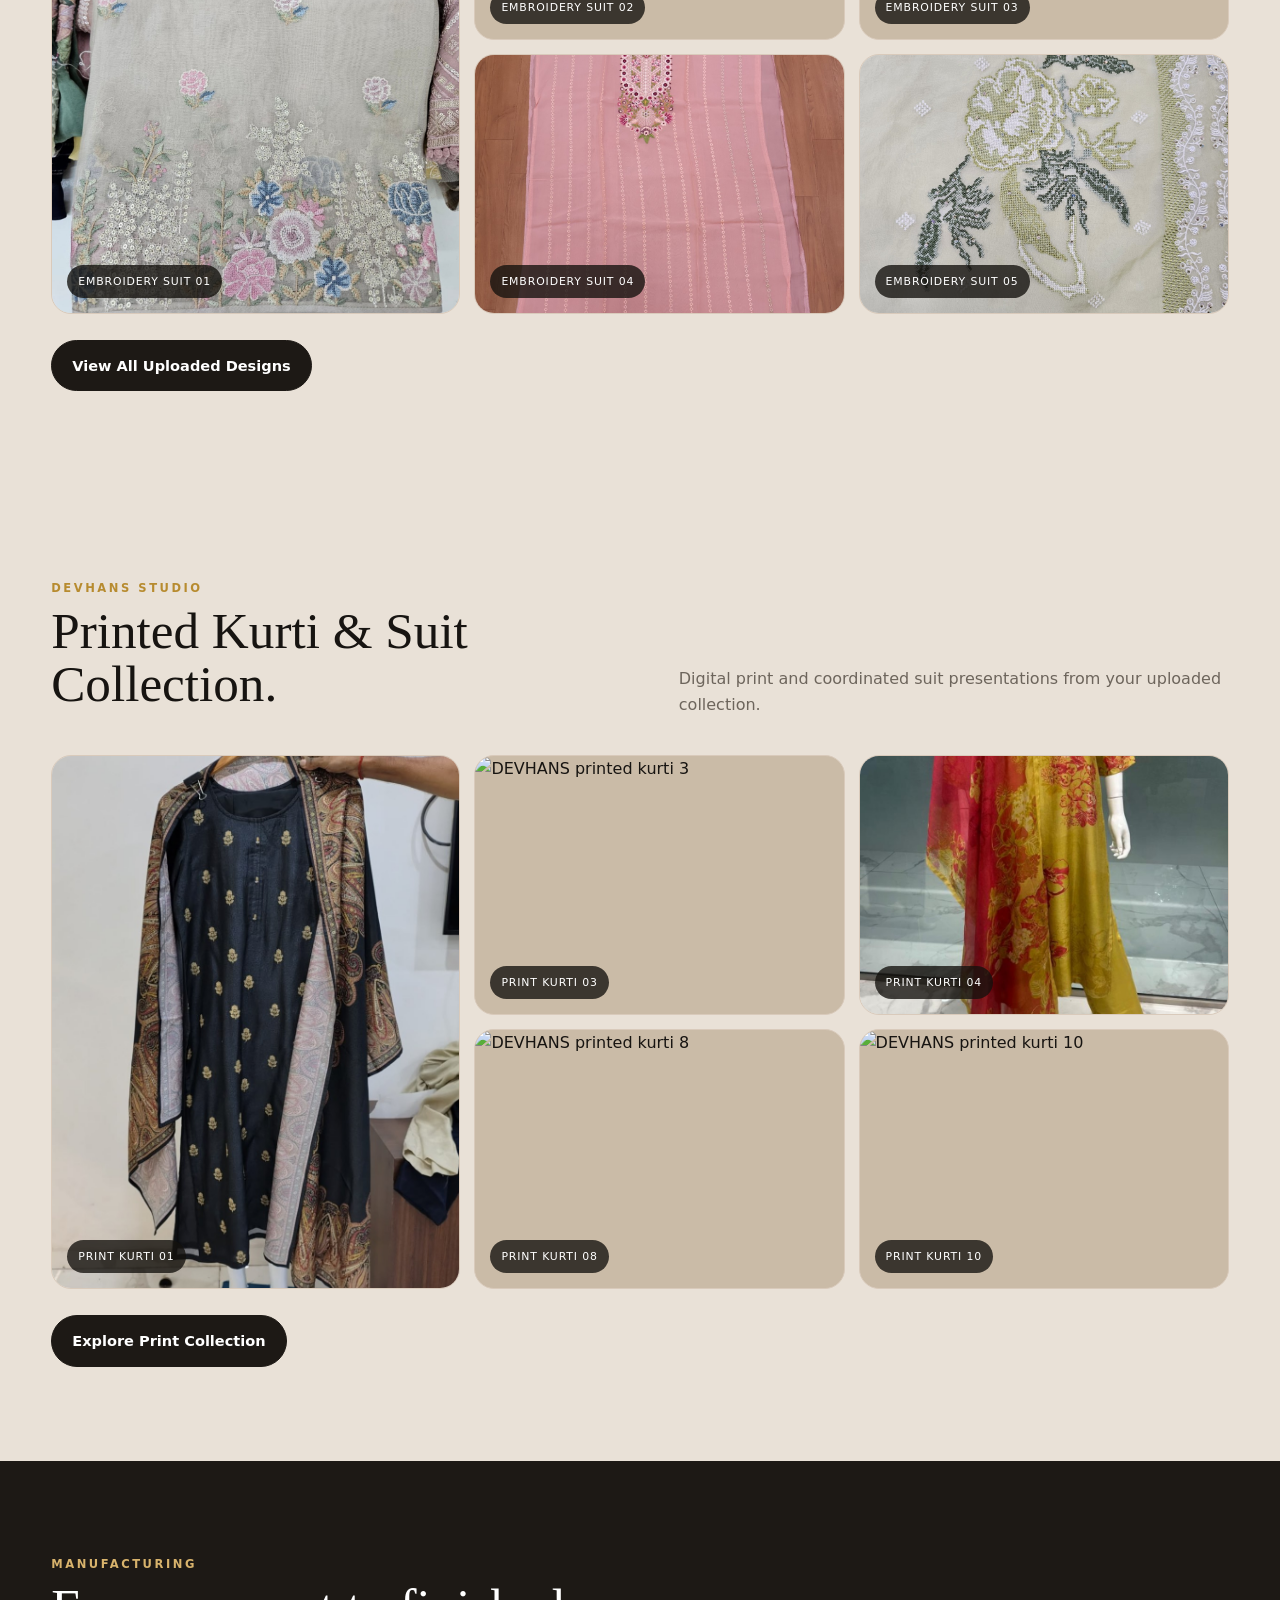
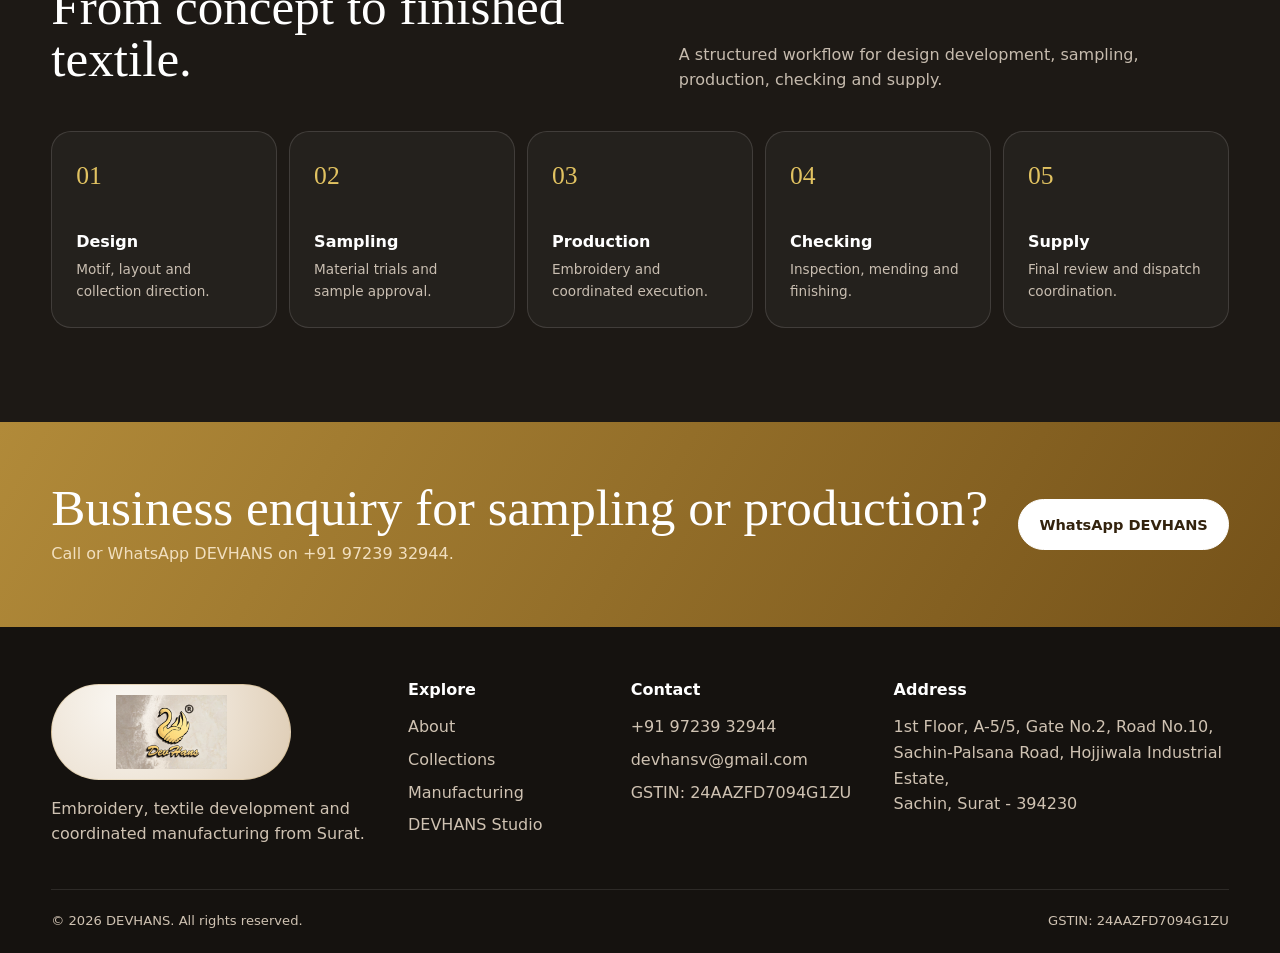
==== commit 3ae58118: "Update index.html" ====
--- a/index.html
+++ b/index.html
@@ -1,6 +1,6 @@
 <!doctype html><html lang="en"><head><meta charset="utf-8"><meta name="viewport" content="width=device-width,initial-scale=1">
 <title>DEVHANS | Embroidery, Print & Textile Manufacturing</title><meta name="description" content="DEVHANS — embroidery and textile manufacturing in Surat.">
-<link rel="stylesheet" href="assets/styles.css">
+<link rel="stylesheet" href="Assets/styles.css">
 <link rel="canonical" href="https://thedevhans.com/">
 <meta property="og:type" content="website">
 <meta property="og:site_name" content="DEVHANS">
@@ -12,7 +12,7 @@
 </head><body>
 <div class="topbar">DEVHANS • EMBROIDERY • TEXTILE MANUFACTURING • SURAT</div>
 <nav class="nav"><div class="wrap nav-inner">
-<a class="brand-logo-wrap" href="index.html"><img class="brand-logo" src="assets/devhans-logo-clean.png" alt="Dev Hans registered logo"></a>
+<a class="brand-logo-wrap" href="index.html"><img class="brand-logo" src="Assets/devhans-logo-clean.png" alt="Dev Hans registered logo"></a>
 <div class="menu"><a class="active" href="index.html">Home</a><a class="" href="about.html">About</a><a class="" href="collections.html">Collections</a><a class="" href="manufacturing.html">Manufacturing</a><a class="" href="studio.html">DEVHANS Studio</a><a class="" href="contact.html">Contact</a></div>
 <a class="btn btn-dark" href="https://wa.me/919723932944" target="_blank" rel="noopener">WhatsApp Enquiry</a>
 <button class="mobile-menu" aria-label="Menu">☰</button>
@@ -21,19 +21,19 @@
 <h1>Crafting Textile.<br><em>Creating Distinction.</em></h1>
 <p class="lead">DEVHANS develops premium embroidery suits and textile concepts with a focus on design detail, sampling and dependable production.</p>
 <div class="hero-actions"><a class="btn btn-dark" href="collections.html">View Embroidery Collection</a><a class="btn btn-light" href="https://wa.me/919723932944" target="_blank" rel="noopener">WhatsApp Enquiry</a></div>
-</div><div class="hero-visual"><img src="assets/embroidery-suit-02.jpg" alt="DEVHANS blue embroidery suit"></div></div></header>
+</div><div class="hero-visual"><img src="Assets/embroidery-suit-02.jpg" alt="DEVHANS blue embroidery suit"></div></div></header>
 <div class="stats"><div class="stat"><strong>Design</strong><span>Concept & Sampling</span></div><div class="stat"><strong>Embroidery</strong><span>Machine & Decorative Work</span></div><div class="stat"><strong>Suit Collection</strong><span>Premium Development</span></div><div class="stat"><strong>Surat</strong><span>Textile Manufacturing Base</span></div></div>
 <section><div class="wrap"><div class="section-head"><div><div class="eyebrow">Actual DEVHANS Work</div><h2>Embroidery suit collection.</h2></div><p>Your real embroidery photographs are now used across the website. Print kurtis and premium bead/handwork can be added as separate collection sections when you share those images.</p></div>
-<div class="home-gallery"><div class="g"><img src="assets/embroidery-suit-01.jpg" alt="DEVHANS embroidery suit 1"><div class="label">Embroidery Suit 01</div></div><div class="g"><img src="assets/embroidery-suit-02.jpg" alt="DEVHANS embroidery suit 2"><div class="label">Embroidery Suit 02</div></div><div class="g"><img src="assets/embroidery-suit-03.jpg" alt="DEVHANS embroidery suit 3"><div class="label">Embroidery Suit 03</div></div><div class="g"><img src="assets/embroidery-suit-04.jpg" alt="DEVHANS embroidery suit 4"><div class="label">Embroidery Suit 04</div></div><div class="g"><img src="assets/embroidery-suit-05.jpg" alt="DEVHANS embroidery suit 5"><div class="label">Embroidery Suit 05</div></div></div><div style="margin-top:26px"><a class="btn btn-dark" href="collections.html">View All Uploaded Designs</a></div></div></section>
+<div class="home-gallery"><div class="g"><img src="Assets/embroidery-suit-01.jpg" alt="DEVHANS embroidery suit 1"><div class="label">Embroidery Suit 01</div></div><div class="g"><img src="assets/embroidery-suit-02.jpg" alt="DEVHANS embroidery suit 2"><div class="label">Embroidery Suit 02</div></div><div class="g"><img src="assets/embroidery-suit-03.jpg" alt="DEVHANS embroidery suit 3"><div class="label">Embroidery Suit 03</div></div><div class="g"><img src="Assets/embroidery-suit-04.jpg" alt="DEVHANS embroidery suit 4"><div class="label">Embroidery Suit 04</div></div><div class="g"><img src="Assets/embroidery-suit-05.jpg" alt="DEVHANS embroidery suit 5"><div class="label">Embroidery Suit 05</div></div></div><div style="margin-top:26px"><a class="btn btn-dark" href="collections.html">View All Uploaded Designs</a></div></div></section>
 <section><div class="wrap"><div class="section-head"><div><div class="eyebrow">DEVHANS Studio</div>
     <h2>Printed Kurti & Suit Collection.</h2></div><p>Digital print and coordinated suit presentations from your uploaded collection.</p></div>
-    <div class="home-gallery"><div class="g"><img src="assets/print-kurti-01.jpg" alt="DEVHANS printed kurti 1"><div class="label">Print Kurti 01</div></div><div class="g"><img src="assets/print-kurti-03.jpg" alt="DEVHANS printed kurti 3"><div class="label">Print Kurti 03</div></div><div class="g"><img src="assets/print-kurti-04.jpg" alt="DEVHANS printed kurti 4"><div class="label">Print Kurti 04</div></div><div class="g"><img src="assets/print-kurti-08.jpg" alt="DEVHANS printed kurti 8"><div class="label">Print Kurti 08</div></div><div class="g"><img src="assets/print-kurti-10.jpg" alt="DEVHANS printed kurti 10"><div class="label">Print Kurti 10</div></div></div><div style="margin-top:26px"><a class="btn btn-dark" href="studio.html">Explore Print Collection</a></div></div></section><section class="dark"><div class="wrap"><div class="section-head"><div><div class="eyebrow" style="color:#d8b36c">Manufacturing</div><h2>From concept to finished textile.</h2></div><p>A structured workflow for design development, sampling, production, checking and supply.</p></div>
+    <div class="home-gallery"><div class="g"><img src="Assets/print-kurti-01.jpg" alt="DEVHANS printed kurti 1"><div class="label">Print Kurti 01</div></div><div class="g"><img src="assets/print-kurti-03.jpg" alt="DEVHANS printed kurti 3"><div class="label">Print Kurti 03</div></div><div class="g"><img src="Assets/print-kurti-04.jpg" alt="DEVHANS printed kurti 4"><div class="label">Print Kurti 04</div></div><div class="g"><img src="assets/print-kurti-08.jpg" alt="DEVHANS printed kurti 8"><div class="label">Print Kurti 08</div></div><div class="g"><img src="assets/print-kurti-10.jpg" alt="DEVHANS printed kurti 10"><div class="label">Print Kurti 10</div></div></div><div style="margin-top:26px"><a class="btn btn-dark" href="studio.html">Explore Print Collection</a></div></div></section><section class="dark"><div class="wrap"><div class="section-head"><div><div class="eyebrow" style="color:#d8b36c">Manufacturing</div><h2>From concept to finished textile.</h2></div><p>A structured workflow for design development, sampling, production, checking and supply.</p></div>
 <div class="process"><div class="step"><div class="no">01</div><h4>Design</h4><p>Motif, layout and collection direction.</p></div><div class="step"><div class="no">02</div><h4>Sampling</h4><p>Material trials and sample approval.</p></div><div class="step"><div class="no">03</div><h4>Production</h4><p>Embroidery and coordinated execution.</p></div><div class="step"><div class="no">04</div><h4>Checking</h4><p>Inspection, mending and finishing.</p></div><div class="step"><div class="no">05</div><h4>Supply</h4><p>Final review and dispatch coordination.</p></div></div></div></section>
 <div class="cta-band"><div class="wrap cta-grid"><div><h2>Business enquiry for sampling or production?</h2><p>Call or WhatsApp DEVHANS on +91 97239 32944.</p></div><a class="btn" style="background:#fff;border-color:#fff;color:#33230e" href="https://wa.me/919723932944" target="_blank" rel="noopener">WhatsApp DEVHANS</a></div></div>
 
 <footer><div class="wrap">
 <div class="footer-grid">
-<div><a class="footer-logo" href="index.html"><img src="assets/devhans-logo-clean.png" alt="Dev Hans registered logo"></a>
+<div><a class="footer-logo" href="index.html"><img src="Assets/devhans-logo-clean.png" alt="Dev Hans registered logo"></a>
 <p style="max-width:350px;margin-top:16px">Embroidery, textile development and coordinated manufacturing from Surat.</p></div>
 <div><h4>Explore</h4><a href="about.html">About</a><a href="collections.html">Collections</a><a href="manufacturing.html">Manufacturing</a><a href="studio.html">DEVHANS Studio</a></div>
 <div><h4>Contact</h4><a href="tel:+919723932944">+91 97239 32944</a><a href="mailto:devhansv@gmail.com">devhansv@gmail.com</a><p>GSTIN: 24AAZFD7094G1ZU</p></div>
@@ -42,4 +42,4 @@
 <div class="footer-bottom"><span>© 2026 DEVHANS. All rights reserved.</span><span>GSTIN: 24AAZFD7094G1ZU</span></div>
 </div></footer>
 <a class="floating-wa" href="https://wa.me/919723932944" target="_blank" rel="noopener">WhatsApp</a>
-<script src="assets/script.js"></script></body></html>
+<script src="Assets/script.js"></script></body></html>
--- a/Assets/styles.css
+++ b/Assets/styles.css
@@ -0,0 +1,99 @@
+
+:root{
+  --cream:#e9e1d7; --paper:#fbf8f3; --ink:#171411; --muted:#6d655c;
+  --gold:#b78b2f; --gold2:#e1c261; --line:#d9cabb; --deep:#1d1915;
+  --logo-bg:#e8dfd5; --shadow:0 20px 60px rgba(39,29,18,.12);
+}
+*{box-sizing:border-box} html{scroll-behavior:smooth}
+body{margin:0;background:var(--cream);color:var(--ink);font-family:Inter,ui-sans-serif,system-ui,-apple-system,Segoe UI,Roboto,Arial,sans-serif;line-height:1.6}
+a{color:inherit;text-decoration:none} img{max-width:100%;display:block}
+.wrap{width:min(1180px,92vw);margin:auto}
+.eyebrow{font-size:.72rem;letter-spacing:.22em;text-transform:uppercase;color:var(--gold);font-weight:800}
+.topbar{font-size:.78rem;background:var(--deep);color:#eadfcf;text-align:center;padding:8px 12px;letter-spacing:.04em}
+.nav{position:sticky;top:0;z-index:100;background:rgba(233,225,215,.94);backdrop-filter:blur(15px);border-bottom:1px solid rgba(183,139,47,.24)}
+.nav-inner{min-height:92px;display:flex;align-items:center;justify-content:space-between;gap:24px}
+.brand-logo-wrap{
+  display:flex;align-items:center;justify-content:center;
+  background:radial-gradient(circle at 30% 20%, #faf7f2 0%, #ece1d2 58%, #deccb4 100%);
+  border-radius:999px;
+  padding:10px 18px;
+  border:1px solid rgba(183,139,47,.26);
+  box-shadow:0 7px 20px rgba(49,36,19,.10);
+}
+.brand-logo{
+  width:214px;height:86px;object-fit:contain;display:block;
+}
+.menu{display:flex;gap:22px;align-items:center;font-size:.9rem;color:#413b34}
+.menu a:hover,.menu a.active{color:var(--gold)}
+.btn{display:inline-flex;align-items:center;justify-content:center;gap:8px;padding:13px 20px;border:1px solid var(--deep);border-radius:999px;font-weight:700;font-size:.91rem;transition:.25s ease}
+.btn:hover{transform:translateY(-2px)} .btn-dark{background:var(--deep);color:#fff}.btn-light{background:transparent}.btn-gold{background:var(--gold);border-color:var(--gold);color:#fff}
+.mobile-menu{display:none;border:0;background:transparent;font-size:1.45rem}
+.hero{position:relative;overflow:hidden;min-height:720px;border-bottom:1px solid var(--line);display:grid;align-items:center;background:var(--logo-bg)}
+.hero:before{content:"";position:absolute;inset:0;background:radial-gradient(circle at 76% 26%,rgba(225,194,97,.42),transparent 19%),radial-gradient(circle at 83% 75%,rgba(183,139,47,.13),transparent 25%),linear-gradient(120deg,#eee7df,#e6d8c8)}
+.hero-grid{position:relative;display:grid;grid-template-columns:1fr 1fr;gap:58px;align-items:center;padding:68px 0}
+.hero h1,.page-hero h1{font-family:Georgia,"Times New Roman",serif;font-weight:500;letter-spacing:-.045em;line-height:.94;margin:.14em 0 .25em}
+.hero h1{font-size:clamp(3.55rem,7vw,6.4rem)} .hero h1 em{color:var(--gold);font-weight:400}
+.lead{font-size:1.12rem;color:var(--muted);max-width:680px}.hero-actions{display:flex;gap:12px;flex-wrap:wrap;margin-top:28px}
+.hero-visual{min-height:545px;border-radius:30px;overflow:hidden;position:relative;box-shadow:var(--shadow);background:#d2c3b0}
+.hero-visual img{width:100%;height:100%;min-height:545px;object-fit:cover}
+.hero-visual:after{content:"EMBROIDERY SUIT COLLECTION";position:absolute;left:20px;bottom:20px;background:rgba(24,20,16,.82);color:white;padding:10px 15px;border-radius:999px;font-size:.72rem;letter-spacing:.11em;font-weight:800}
+.stats{background:var(--paper);display:grid;grid-template-columns:repeat(4,1fr);border-bottom:1px solid var(--line)}
+.stat{text-align:center;padding:31px 18px;border-right:1px solid var(--line)} .stat:last-child{border-right:0}
+.stat strong{font-family:Georgia,serif;font-size:1.8rem;font-weight:500}.stat span{display:block;color:var(--muted);font-size:.84rem;margin-top:3px}
+section{padding:94px 0}.section-head{display:flex;justify-content:space-between;align-items:flex-end;gap:35px;margin-bottom:38px}
+h2{font-family:Georgia,serif;font-size:clamp(2.35rem,4vw,4rem);line-height:1.02;font-weight:500;margin:.15em 0}.section-head p{max-width:550px;color:var(--muted);margin:0}
+.home-gallery{display:grid;grid-template-columns:1.05fr .95fr .95fr;grid-auto-rows:260px;gap:14px}
+.home-gallery .g{border-radius:20px;overflow:hidden;background:#cabba7;position:relative;border:1px solid var(--line)}
+.home-gallery .g:first-child{grid-row:span 2}.home-gallery img{width:100%;height:100%;object-fit:cover;transition:transform .35s ease}.home-gallery .g:hover img{transform:scale(1.025)}
+.home-gallery .label{position:absolute;left:15px;bottom:15px;background:rgba(20,17,14,.78);color:#fff;padding:8px 11px;border-radius:999px;font-size:.68rem;letter-spacing:.08em;text-transform:uppercase}
+.dark{background:var(--deep);color:#fff}.dark .section-head p{color:#c6bbae}.process{display:grid;grid-template-columns:repeat(5,1fr);gap:12px}
+.step{padding:24px;border:1px solid rgba(255,255,255,.13);border-radius:20px;min-height:180px;background:rgba(255,255,255,.035)}
+.step .no{font-family:Georgia,serif;font-size:1.6rem;color:var(--gold2)}.step h4{margin:32px 0 5px}.step p{font-size:.85rem;color:#c9beb1;margin:0}
+.page-hero{padding:92px 0 76px;background:linear-gradient(135deg,#efe7de,#dfcfbb);border-bottom:1px solid var(--line)}.page-hero h1{font-size:clamp(3.3rem,7vw,6rem)}.page-hero p{max-width:720px;color:var(--muted);font-size:1.08rem}
+.product-toolbar{display:flex;gap:10px;flex-wrap:wrap;margin-bottom:28px}.filter{border:1px solid var(--line);background:var(--paper);border-radius:999px;padding:10px 16px;cursor:pointer}.filter.active{background:var(--deep);color:white;border-color:var(--deep)}
+.product-grid{display:grid;grid-template-columns:repeat(3,1fr);gap:18px}.product{border:1px solid var(--line);background:var(--paper);border-radius:22px;overflow:hidden;box-shadow:0 10px 28px rgba(36,27,18,.06)}
+.product-image{height:410px;background:#ddd0c0;overflow:hidden}.product-image img{width:100%;height:100%;object-fit:cover;transition:transform .35s ease}.product:hover .product-image img{transform:scale(1.025)}
+.product-info{padding:19px}.product-info h3{font-family:Georgia,serif;font-size:1.35rem;margin:0 0 5px}.product-info p{margin:0;color:var(--muted);font-size:.88rem}.tag{display:inline-block;margin-top:12px;font-size:.72rem;color:var(--gold);font-weight:800;letter-spacing:.08em;text-transform:uppercase}
+.split{display:grid;grid-template-columns:1fr 1fr;gap:50px;align-items:center}
+.contact-grid{display:grid;grid-template-columns:.9fr 1.1fr;gap:48px}.contact-panel{background:var(--deep);color:white;border-radius:28px;padding:34px}.contact-panel p{color:#ccbfaf}.contact-panel a{color:#f0cf8b}
+.business-card{background:var(--logo-bg);padding:12px;border:1px solid var(--line);border-radius:22px;box-shadow:var(--shadow)}.business-card img{border-radius:14px;width:100%}
+form{display:grid;grid-template-columns:1fr 1fr;gap:14px}input,select,textarea{width:100%;padding:15px 16px;border:1px solid var(--line);border-radius:14px;background:var(--paper);font:inherit;outline:none}textarea{min-height:135px;resize:vertical;grid-column:1/-1}.full{grid-column:1/-1}
+.contact-actions{display:flex;gap:10px;flex-wrap:wrap;margin-top:22px}.contact-actions a{color:#fff}
+.cta-band{padding:60px 0;background:linear-gradient(120deg,#b18a39,#755219);color:white}.cta-grid{display:flex;align-items:center;justify-content:space-between;gap:30px}.cta-grid h2{font-size:clamp(2rem,4vw,3.4rem);margin:0}.cta-grid p{margin:7px 0 0;color:#f1dfbf}
+footer{background:#15120f;color:#cfc2b2;padding:50px 0 22px}.footer-grid{display:grid;grid-template-columns:1.2fr .7fr .85fr 1.25fr;gap:35px}.footer-grid h4{color:#fff;margin:0 0 12px}.footer-grid a{display:block;margin:7px 0;color:#cfc2b2}.footer-grid p{margin:7px 0}
+.footer-logo{
+  display:flex;align-items:center;justify-content:center;
+  background:radial-gradient(circle at 30% 20%, #faf7f2 0%, #ece1d2 58%, #deccb4 100%);
+  border-radius:999px;
+  padding:10px 18px;
+  width:240px;
+  border:1px solid rgba(183,139,47,.22);
+}.footer-logo img{
+  width:100%;height:74px;object-fit:contain;display:block;
+}
+.footer-bottom{border-top:1px solid rgba(255,255,255,.1);margin-top:35px;padding-top:20px;display:flex;justify-content:space-between;gap:20px;font-size:.82rem}
+.floating-wa{position:fixed;right:18px;bottom:18px;z-index:130;background:#1f7a4d;color:white;padding:13px 17px;border-radius:999px;font-weight:800;box-shadow:0 12px 30px rgba(0,0,0,.2)}
+@media(max-width:920px){
+ .nav-inner{min-height:82px}.brand-logo{
+  width:214px;height:86px;object-fit:contain;display:block;
+}.menu{display:none}.mobile-menu{display:block}.hero-grid,.split,.contact-grid{grid-template-columns:1fr}.hero-visual{min-height:470px}.hero-visual img{min-height:470px}
+ .product-grid{grid-template-columns:1fr 1fr}.process{grid-template-columns:1fr 1fr}.footer-grid{grid-template-columns:1fr 1fr}.home-gallery{grid-template-columns:1fr 1fr}.home-gallery .g:first-child{grid-row:span 1;grid-column:span 2}
+}
+@media(max-width:620px){
+ .topbar{font-size:.68rem}.nav-inner{min-height:76px}.brand-logo{
+  width:214px;height:86px;object-fit:contain;display:block;
+}.hero-grid{padding:50px 0}.hero h1{font-size:3.45rem}.hero-visual,.hero-visual img{min-height:420px}.stats{grid-template-columns:1fr 1fr}.stat:nth-child(2){border-right:0}.stat:nth-child(-n+2){border-bottom:1px solid var(--line)}
+ section{padding:68px 0}.section-head{flex-direction:column;align-items:flex-start}.product-grid,.process,.footer-grid,.home-gallery{grid-template-columns:1fr}.home-gallery .g:first-child{grid-column:span 1}.product-image{height:390px}.cta-grid{align-items:flex-start;flex-direction:column}.footer-bottom{flex-direction:column}.contact-grid{gap:25px}form{grid-template-columns:1fr}textarea,.full{grid-column:1}.page-hero{padding:70px 0 58px}
+}
+
+
+.collection-split{display:grid;grid-template-columns:1fr 1fr;gap:38px;align-items:start}
+.collection-panel{background:var(--paper);border:1px solid var(--line);border-radius:24px;padding:26px;box-shadow:0 10px 28px rgba(36,27,18,.05)}
+.collection-panel p{color:var(--muted);margin:0}
+.dual-gallery{display:grid;grid-template-columns:repeat(3,1fr);gap:14px}
+.dual-gallery .g{border-radius:18px;overflow:hidden;background:#ddd0c0;border:1px solid var(--line);position:relative}
+.dual-gallery .g img{width:100%;height:100%;object-fit:cover;display:block}
+.dual-gallery .g.tall{grid-row:span 2}
+.note-box{padding:16px 18px;border:1px dashed rgba(183,139,47,.45);background:#fff7eb;border-radius:16px;color:#6e6048}
+@media(max-width:920px){.collection-split{grid-template-columns:1fr}.dual-gallery{grid-template-columns:1fr 1fr}.dual-gallery .g.tall{grid-row:span 1;grid-column:span 2}}
+@media(max-width:620px){.dual-gallery{grid-template-columns:1fr}.dual-gallery .g.tall{grid-column:span 1}}
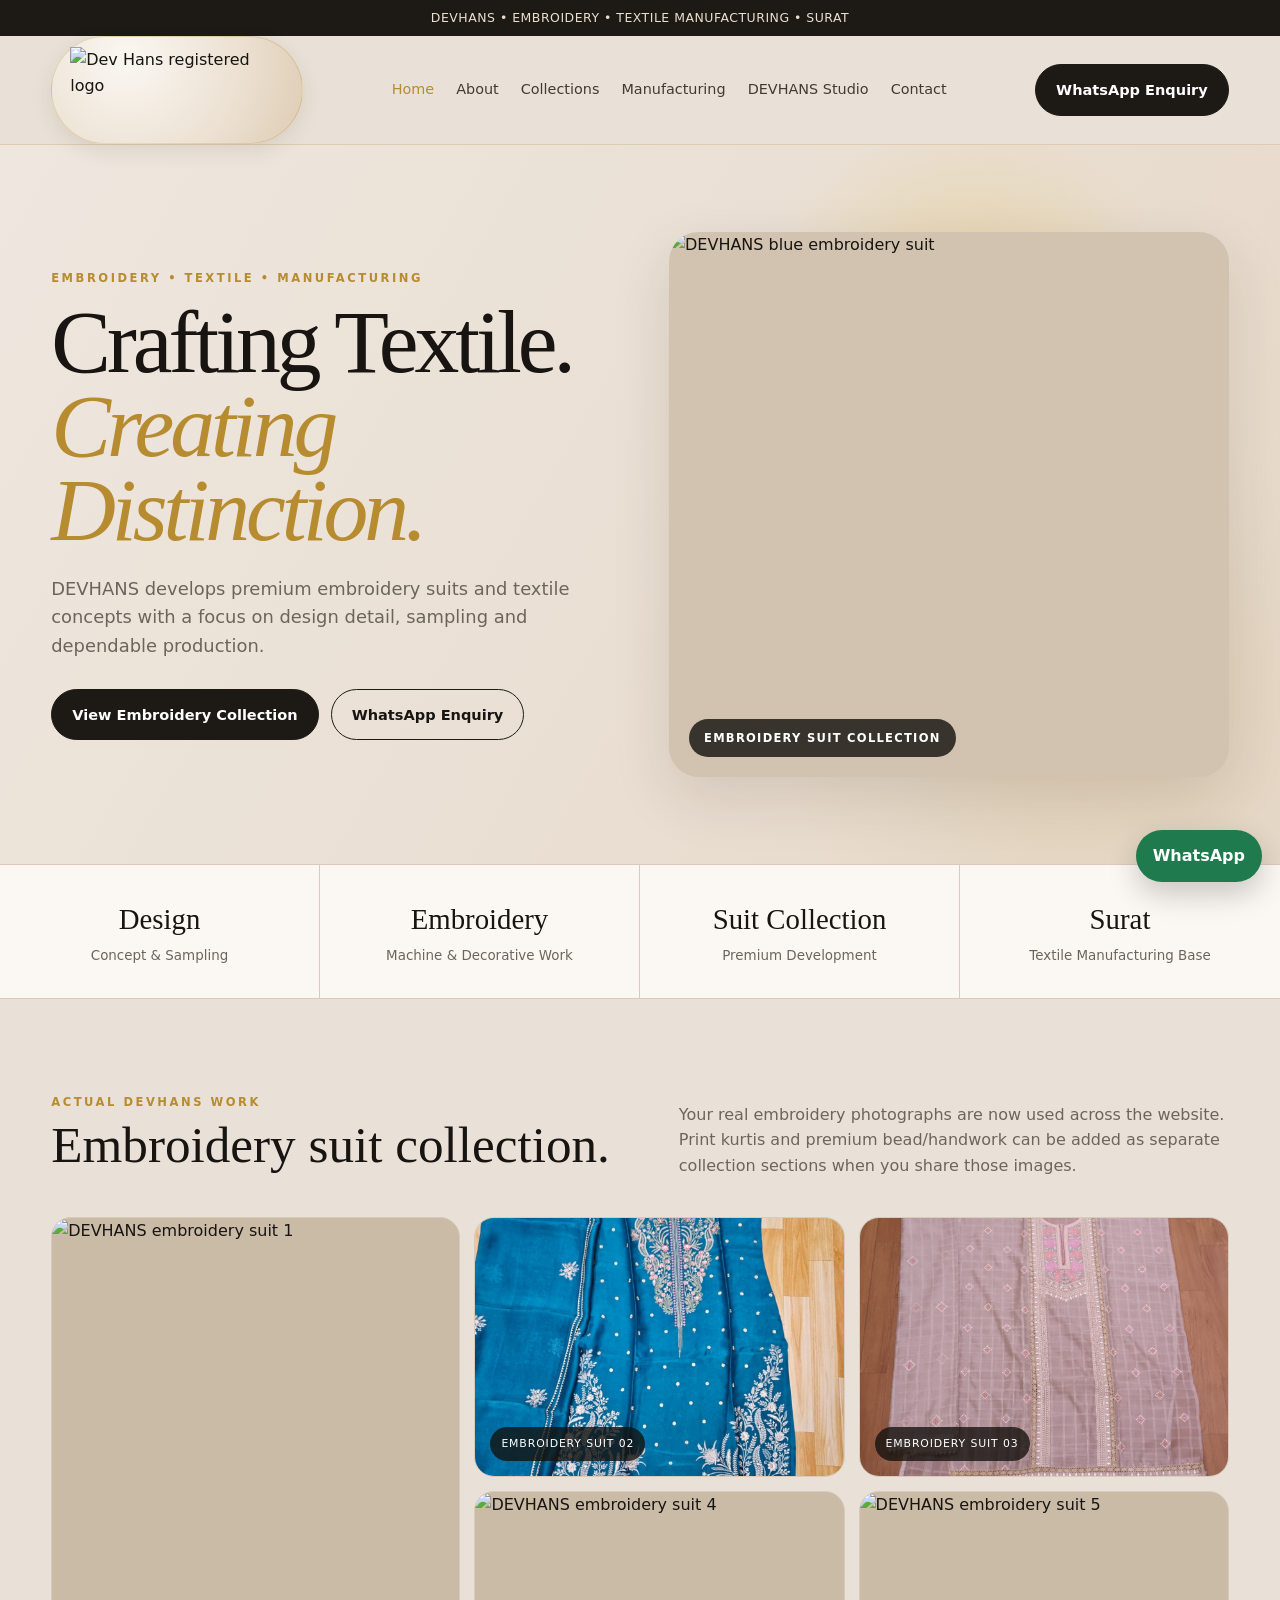
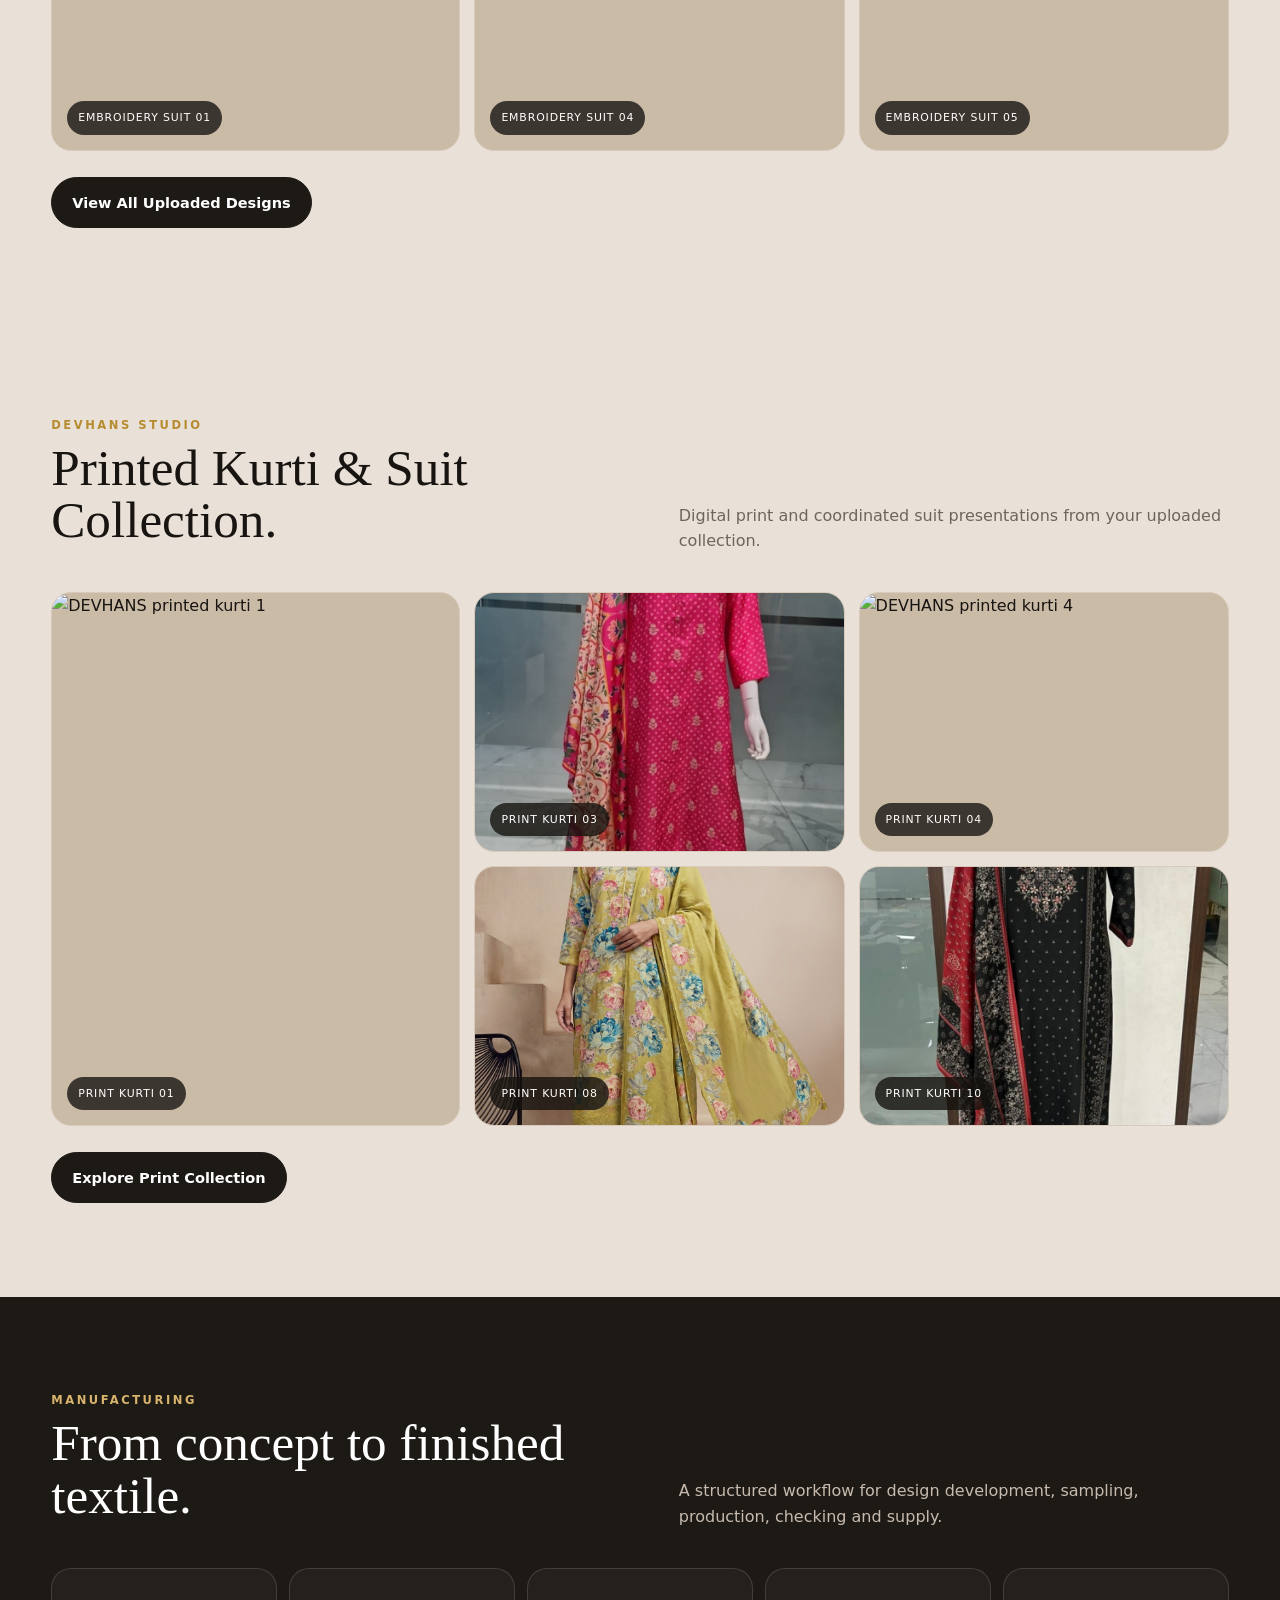
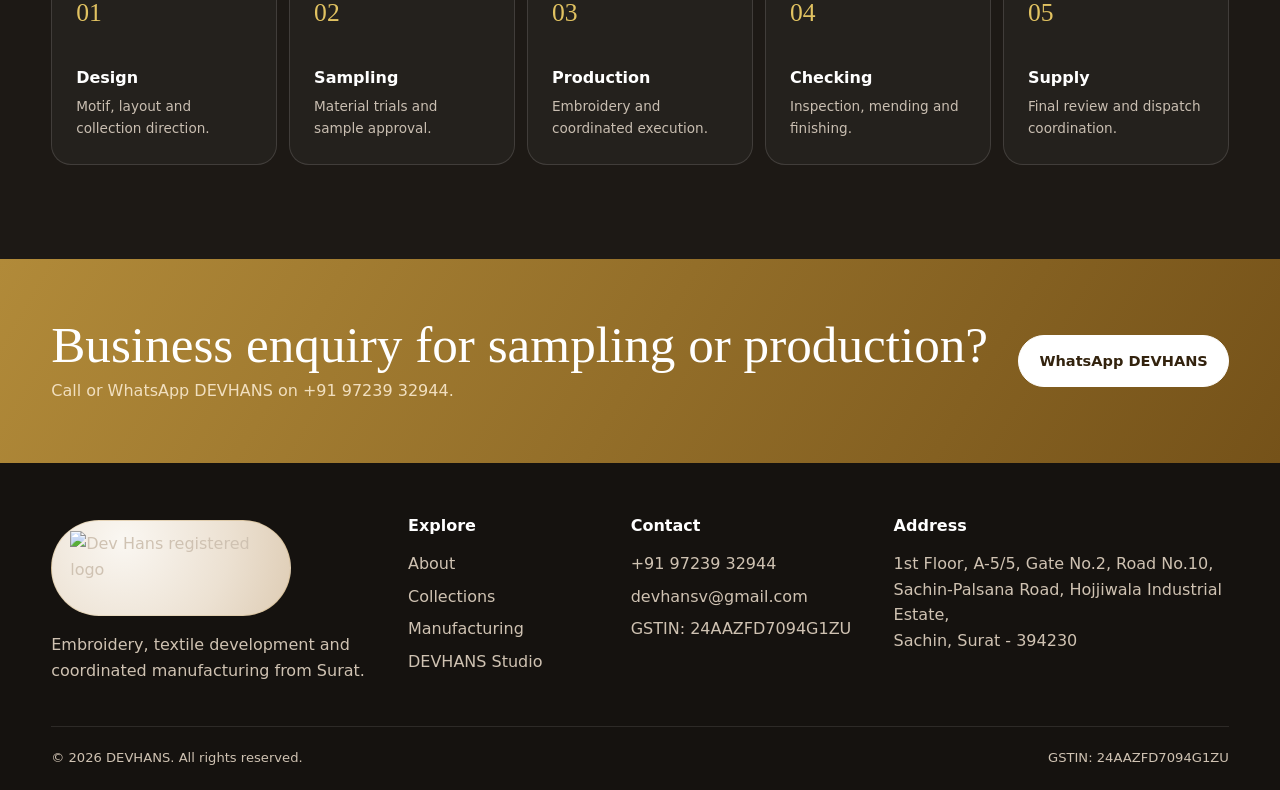
==== commit f0684808: "Update index.html" ====
--- a/index.html
+++ b/index.html
@@ -1,6 +1,6 @@
 <!doctype html><html lang="en"><head><meta charset="utf-8"><meta name="viewport" content="width=device-width,initial-scale=1">
 <title>DEVHANS | Embroidery, Print & Textile Manufacturing</title><meta name="description" content="DEVHANS — embroidery and textile manufacturing in Surat.">
-<link rel="stylesheet" href="Assets/styles.css">
+<link rel="stylesheet" href="assets/styles.css">
 <link rel="canonical" href="https://thedevhans.com/">
 <meta property="og:type" content="website">
 <meta property="og:site_name" content="DEVHANS">
--- a/assets/styles.css
+++ b/assets/styles.css
@@ -0,0 +1,99 @@
+
+:root{
+  --cream:#e9e1d7; --paper:#fbf8f3; --ink:#171411; --muted:#6d655c;
+  --gold:#b78b2f; --gold2:#e1c261; --line:#d9cabb; --deep:#1d1915;
+  --logo-bg:#e8dfd5; --shadow:0 20px 60px rgba(39,29,18,.12);
+}
+*{box-sizing:border-box} html{scroll-behavior:smooth}
+body{margin:0;background:var(--cream);color:var(--ink);font-family:Inter,ui-sans-serif,system-ui,-apple-system,Segoe UI,Roboto,Arial,sans-serif;line-height:1.6}
+a{color:inherit;text-decoration:none} img{max-width:100%;display:block}
+.wrap{width:min(1180px,92vw);margin:auto}
+.eyebrow{font-size:.72rem;letter-spacing:.22em;text-transform:uppercase;color:var(--gold);font-weight:800}
+.topbar{font-size:.78rem;background:var(--deep);color:#eadfcf;text-align:center;padding:8px 12px;letter-spacing:.04em}
+.nav{position:sticky;top:0;z-index:100;background:rgba(233,225,215,.94);backdrop-filter:blur(15px);border-bottom:1px solid rgba(183,139,47,.24)}
+.nav-inner{min-height:92px;display:flex;align-items:center;justify-content:space-between;gap:24px}
+.brand-logo-wrap{
+  display:flex;align-items:center;justify-content:center;
+  background:radial-gradient(circle at 30% 20%, #faf7f2 0%, #ece1d2 58%, #deccb4 100%);
+  border-radius:999px;
+  padding:10px 18px;
+  border:1px solid rgba(183,139,47,.26);
+  box-shadow:0 7px 20px rgba(49,36,19,.10);
+}
+.brand-logo{
+  width:214px;height:86px;object-fit:contain;display:block;
+}
+.menu{display:flex;gap:22px;align-items:center;font-size:.9rem;color:#413b34}
+.menu a:hover,.menu a.active{color:var(--gold)}
+.btn{display:inline-flex;align-items:center;justify-content:center;gap:8px;padding:13px 20px;border:1px solid var(--deep);border-radius:999px;font-weight:700;font-size:.91rem;transition:.25s ease}
+.btn:hover{transform:translateY(-2px)} .btn-dark{background:var(--deep);color:#fff}.btn-light{background:transparent}.btn-gold{background:var(--gold);border-color:var(--gold);color:#fff}
+.mobile-menu{display:none;border:0;background:transparent;font-size:1.45rem}
+.hero{position:relative;overflow:hidden;min-height:720px;border-bottom:1px solid var(--line);display:grid;align-items:center;background:var(--logo-bg)}
+.hero:before{content:"";position:absolute;inset:0;background:radial-gradient(circle at 76% 26%,rgba(225,194,97,.42),transparent 19%),radial-gradient(circle at 83% 75%,rgba(183,139,47,.13),transparent 25%),linear-gradient(120deg,#eee7df,#e6d8c8)}
+.hero-grid{position:relative;display:grid;grid-template-columns:1fr 1fr;gap:58px;align-items:center;padding:68px 0}
+.hero h1,.page-hero h1{font-family:Georgia,"Times New Roman",serif;font-weight:500;letter-spacing:-.045em;line-height:.94;margin:.14em 0 .25em}
+.hero h1{font-size:clamp(3.55rem,7vw,6.4rem)} .hero h1 em{color:var(--gold);font-weight:400}
+.lead{font-size:1.12rem;color:var(--muted);max-width:680px}.hero-actions{display:flex;gap:12px;flex-wrap:wrap;margin-top:28px}
+.hero-visual{min-height:545px;border-radius:30px;overflow:hidden;position:relative;box-shadow:var(--shadow);background:#d2c3b0}
+.hero-visual img{width:100%;height:100%;min-height:545px;object-fit:cover}
+.hero-visual:after{content:"EMBROIDERY SUIT COLLECTION";position:absolute;left:20px;bottom:20px;background:rgba(24,20,16,.82);color:white;padding:10px 15px;border-radius:999px;font-size:.72rem;letter-spacing:.11em;font-weight:800}
+.stats{background:var(--paper);display:grid;grid-template-columns:repeat(4,1fr);border-bottom:1px solid var(--line)}
+.stat{text-align:center;padding:31px 18px;border-right:1px solid var(--line)} .stat:last-child{border-right:0}
+.stat strong{font-family:Georgia,serif;font-size:1.8rem;font-weight:500}.stat span{display:block;color:var(--muted);font-size:.84rem;margin-top:3px}
+section{padding:94px 0}.section-head{display:flex;justify-content:space-between;align-items:flex-end;gap:35px;margin-bottom:38px}
+h2{font-family:Georgia,serif;font-size:clamp(2.35rem,4vw,4rem);line-height:1.02;font-weight:500;margin:.15em 0}.section-head p{max-width:550px;color:var(--muted);margin:0}
+.home-gallery{display:grid;grid-template-columns:1.05fr .95fr .95fr;grid-auto-rows:260px;gap:14px}
+.home-gallery .g{border-radius:20px;overflow:hidden;background:#cabba7;position:relative;border:1px solid var(--line)}
+.home-gallery .g:first-child{grid-row:span 2}.home-gallery img{width:100%;height:100%;object-fit:cover;transition:transform .35s ease}.home-gallery .g:hover img{transform:scale(1.025)}
+.home-gallery .label{position:absolute;left:15px;bottom:15px;background:rgba(20,17,14,.78);color:#fff;padding:8px 11px;border-radius:999px;font-size:.68rem;letter-spacing:.08em;text-transform:uppercase}
+.dark{background:var(--deep);color:#fff}.dark .section-head p{color:#c6bbae}.process{display:grid;grid-template-columns:repeat(5,1fr);gap:12px}
+.step{padding:24px;border:1px solid rgba(255,255,255,.13);border-radius:20px;min-height:180px;background:rgba(255,255,255,.035)}
+.step .no{font-family:Georgia,serif;font-size:1.6rem;color:var(--gold2)}.step h4{margin:32px 0 5px}.step p{font-size:.85rem;color:#c9beb1;margin:0}
+.page-hero{padding:92px 0 76px;background:linear-gradient(135deg,#efe7de,#dfcfbb);border-bottom:1px solid var(--line)}.page-hero h1{font-size:clamp(3.3rem,7vw,6rem)}.page-hero p{max-width:720px;color:var(--muted);font-size:1.08rem}
+.product-toolbar{display:flex;gap:10px;flex-wrap:wrap;margin-bottom:28px}.filter{border:1px solid var(--line);background:var(--paper);border-radius:999px;padding:10px 16px;cursor:pointer}.filter.active{background:var(--deep);color:white;border-color:var(--deep)}
+.product-grid{display:grid;grid-template-columns:repeat(3,1fr);gap:18px}.product{border:1px solid var(--line);background:var(--paper);border-radius:22px;overflow:hidden;box-shadow:0 10px 28px rgba(36,27,18,.06)}
+.product-image{height:410px;background:#ddd0c0;overflow:hidden}.product-image img{width:100%;height:100%;object-fit:cover;transition:transform .35s ease}.product:hover .product-image img{transform:scale(1.025)}
+.product-info{padding:19px}.product-info h3{font-family:Georgia,serif;font-size:1.35rem;margin:0 0 5px}.product-info p{margin:0;color:var(--muted);font-size:.88rem}.tag{display:inline-block;margin-top:12px;font-size:.72rem;color:var(--gold);font-weight:800;letter-spacing:.08em;text-transform:uppercase}
+.split{display:grid;grid-template-columns:1fr 1fr;gap:50px;align-items:center}
+.contact-grid{display:grid;grid-template-columns:.9fr 1.1fr;gap:48px}.contact-panel{background:var(--deep);color:white;border-radius:28px;padding:34px}.contact-panel p{color:#ccbfaf}.contact-panel a{color:#f0cf8b}
+.business-card{background:var(--logo-bg);padding:12px;border:1px solid var(--line);border-radius:22px;box-shadow:var(--shadow)}.business-card img{border-radius:14px;width:100%}
+form{display:grid;grid-template-columns:1fr 1fr;gap:14px}input,select,textarea{width:100%;padding:15px 16px;border:1px solid var(--line);border-radius:14px;background:var(--paper);font:inherit;outline:none}textarea{min-height:135px;resize:vertical;grid-column:1/-1}.full{grid-column:1/-1}
+.contact-actions{display:flex;gap:10px;flex-wrap:wrap;margin-top:22px}.contact-actions a{color:#fff}
+.cta-band{padding:60px 0;background:linear-gradient(120deg,#b18a39,#755219);color:white}.cta-grid{display:flex;align-items:center;justify-content:space-between;gap:30px}.cta-grid h2{font-size:clamp(2rem,4vw,3.4rem);margin:0}.cta-grid p{margin:7px 0 0;color:#f1dfbf}
+footer{background:#15120f;color:#cfc2b2;padding:50px 0 22px}.footer-grid{display:grid;grid-template-columns:1.2fr .7fr .85fr 1.25fr;gap:35px}.footer-grid h4{color:#fff;margin:0 0 12px}.footer-grid a{display:block;margin:7px 0;color:#cfc2b2}.footer-grid p{margin:7px 0}
+.footer-logo{
+  display:flex;align-items:center;justify-content:center;
+  background:radial-gradient(circle at 30% 20%, #faf7f2 0%, #ece1d2 58%, #deccb4 100%);
+  border-radius:999px;
+  padding:10px 18px;
+  width:240px;
+  border:1px solid rgba(183,139,47,.22);
+}.footer-logo img{
+  width:100%;height:74px;object-fit:contain;display:block;
+}
+.footer-bottom{border-top:1px solid rgba(255,255,255,.1);margin-top:35px;padding-top:20px;display:flex;justify-content:space-between;gap:20px;font-size:.82rem}
+.floating-wa{position:fixed;right:18px;bottom:18px;z-index:130;background:#1f7a4d;color:white;padding:13px 17px;border-radius:999px;font-weight:800;box-shadow:0 12px 30px rgba(0,0,0,.2)}
+@media(max-width:920px){
+ .nav-inner{min-height:82px}.brand-logo{
+  width:214px;height:86px;object-fit:contain;display:block;
+}.menu{display:none}.mobile-menu{display:block}.hero-grid,.split,.contact-grid{grid-template-columns:1fr}.hero-visual{min-height:470px}.hero-visual img{min-height:470px}
+ .product-grid{grid-template-columns:1fr 1fr}.process{grid-template-columns:1fr 1fr}.footer-grid{grid-template-columns:1fr 1fr}.home-gallery{grid-template-columns:1fr 1fr}.home-gallery .g:first-child{grid-row:span 1;grid-column:span 2}
+}
+@media(max-width:620px){
+ .topbar{font-size:.68rem}.nav-inner{min-height:76px}.brand-logo{
+  width:214px;height:86px;object-fit:contain;display:block;
+}.hero-grid{padding:50px 0}.hero h1{font-size:3.45rem}.hero-visual,.hero-visual img{min-height:420px}.stats{grid-template-columns:1fr 1fr}.stat:nth-child(2){border-right:0}.stat:nth-child(-n+2){border-bottom:1px solid var(--line)}
+ section{padding:68px 0}.section-head{flex-direction:column;align-items:flex-start}.product-grid,.process,.footer-grid,.home-gallery{grid-template-columns:1fr}.home-gallery .g:first-child{grid-column:span 1}.product-image{height:390px}.cta-grid{align-items:flex-start;flex-direction:column}.footer-bottom{flex-direction:column}.contact-grid{gap:25px}form{grid-template-columns:1fr}textarea,.full{grid-column:1}.page-hero{padding:70px 0 58px}
+}
+
+
+.collection-split{display:grid;grid-template-columns:1fr 1fr;gap:38px;align-items:start}
+.collection-panel{background:var(--paper);border:1px solid var(--line);border-radius:24px;padding:26px;box-shadow:0 10px 28px rgba(36,27,18,.05)}
+.collection-panel p{color:var(--muted);margin:0}
+.dual-gallery{display:grid;grid-template-columns:repeat(3,1fr);gap:14px}
+.dual-gallery .g{border-radius:18px;overflow:hidden;background:#ddd0c0;border:1px solid var(--line);position:relative}
+.dual-gallery .g img{width:100%;height:100%;object-fit:cover;display:block}
+.dual-gallery .g.tall{grid-row:span 2}
+.note-box{padding:16px 18px;border:1px dashed rgba(183,139,47,.45);background:#fff7eb;border-radius:16px;color:#6e6048}
+@media(max-width:920px){.collection-split{grid-template-columns:1fr}.dual-gallery{grid-template-columns:1fr 1fr}.dual-gallery .g.tall{grid-row:span 1;grid-column:span 2}}
+@media(max-width:620px){.dual-gallery{grid-template-columns:1fr}.dual-gallery .g.tall{grid-column:span 1}}
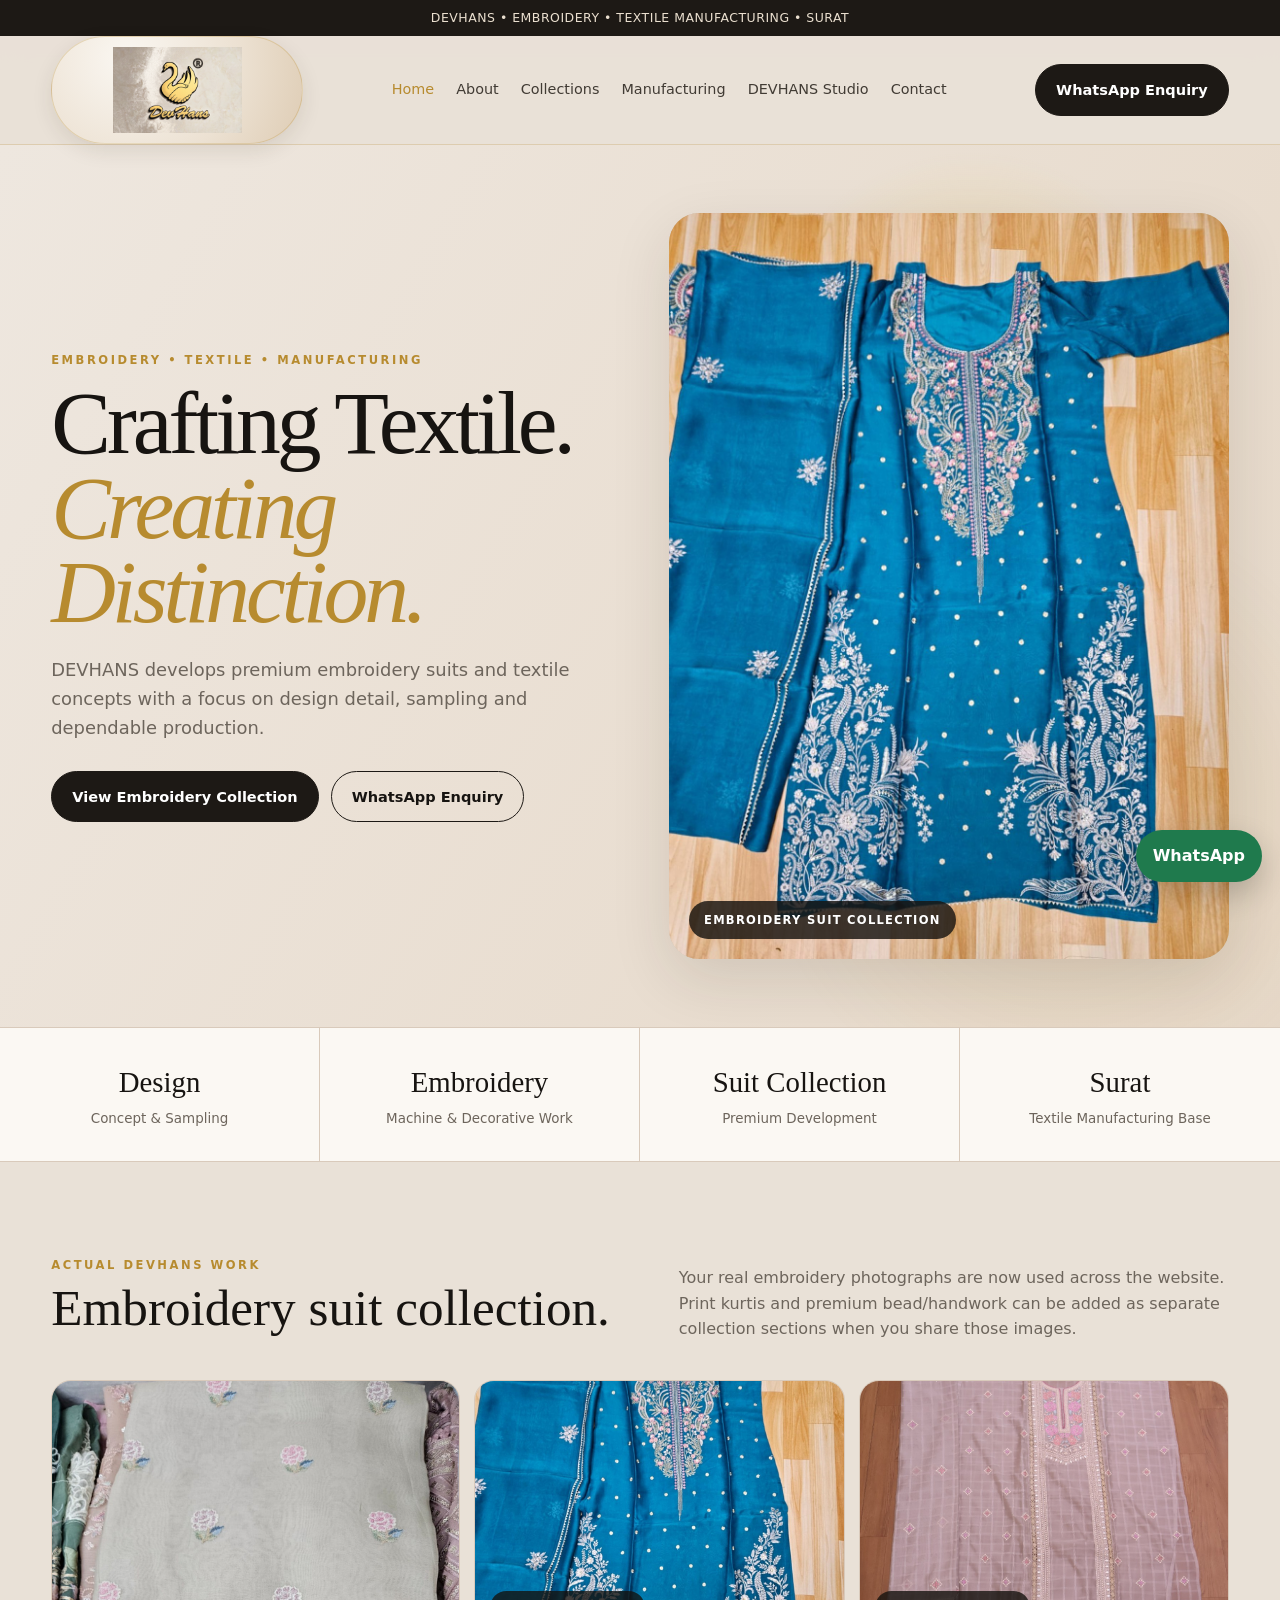
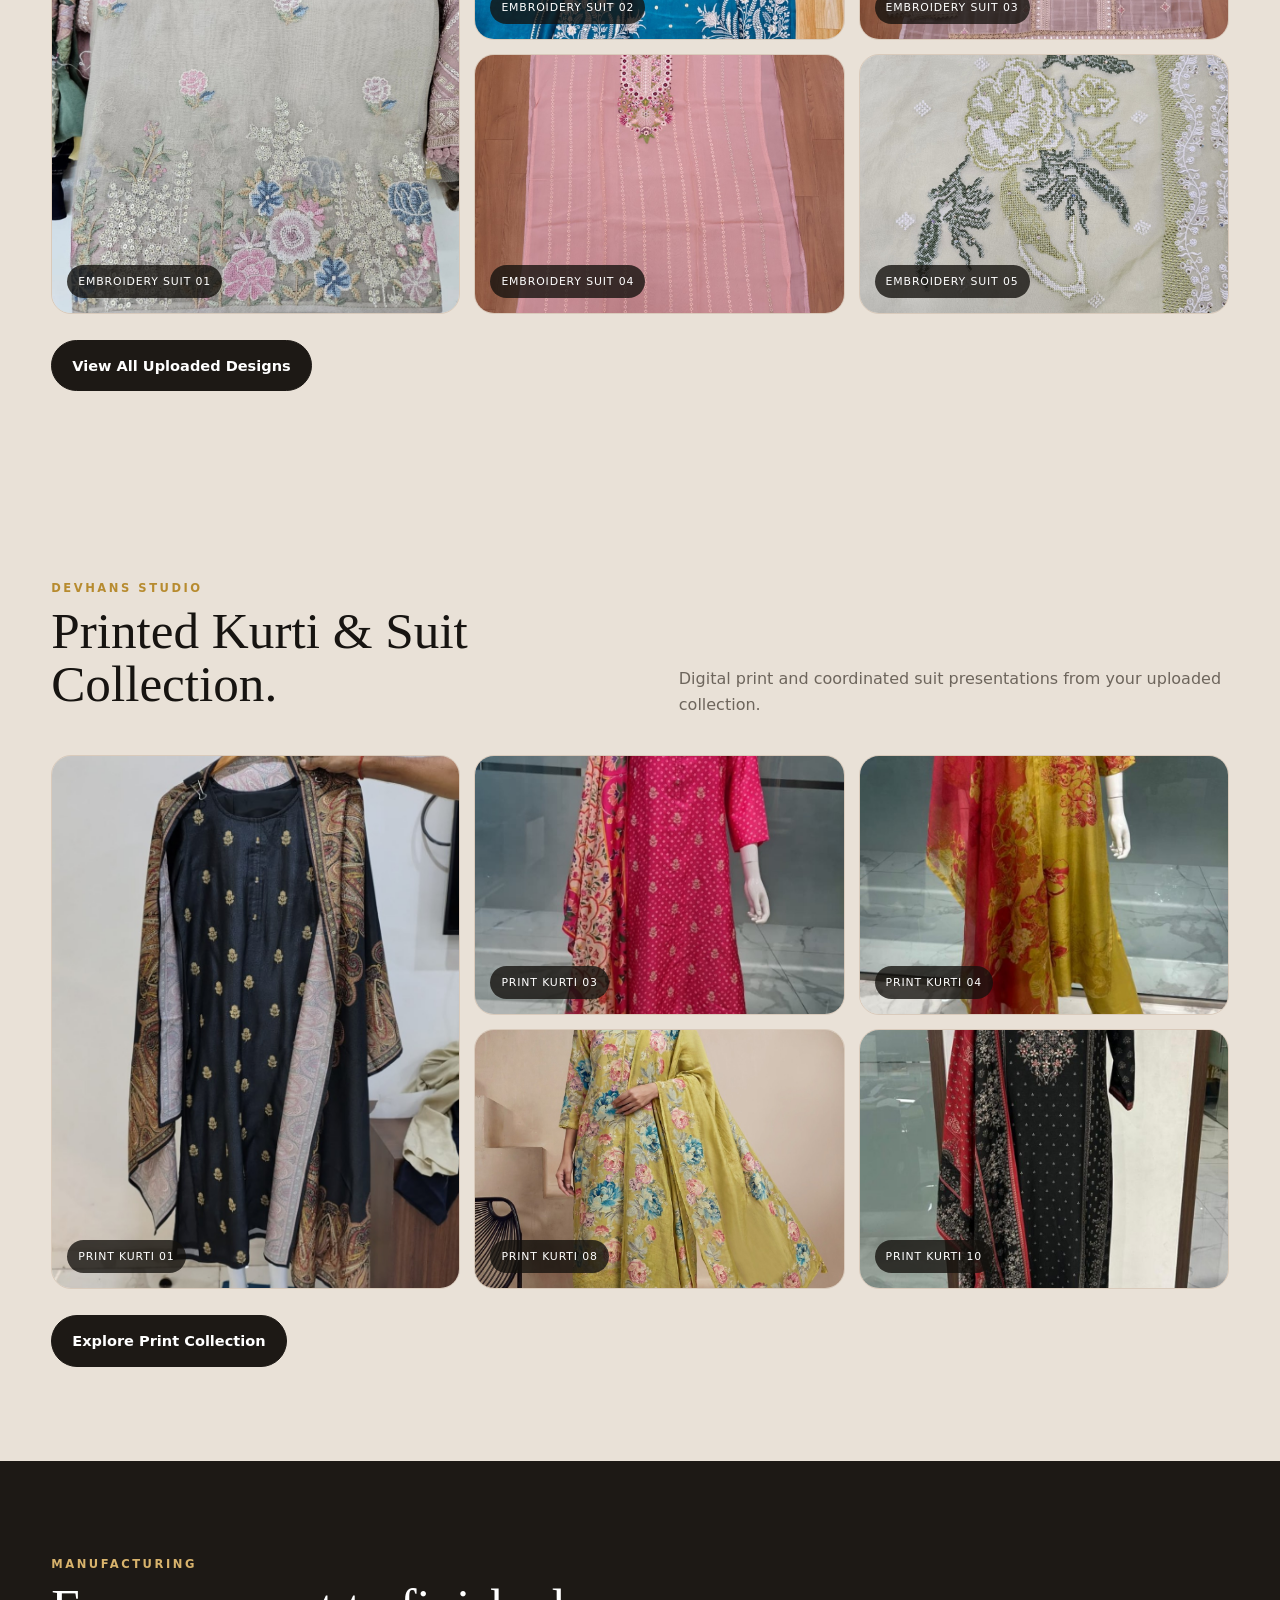
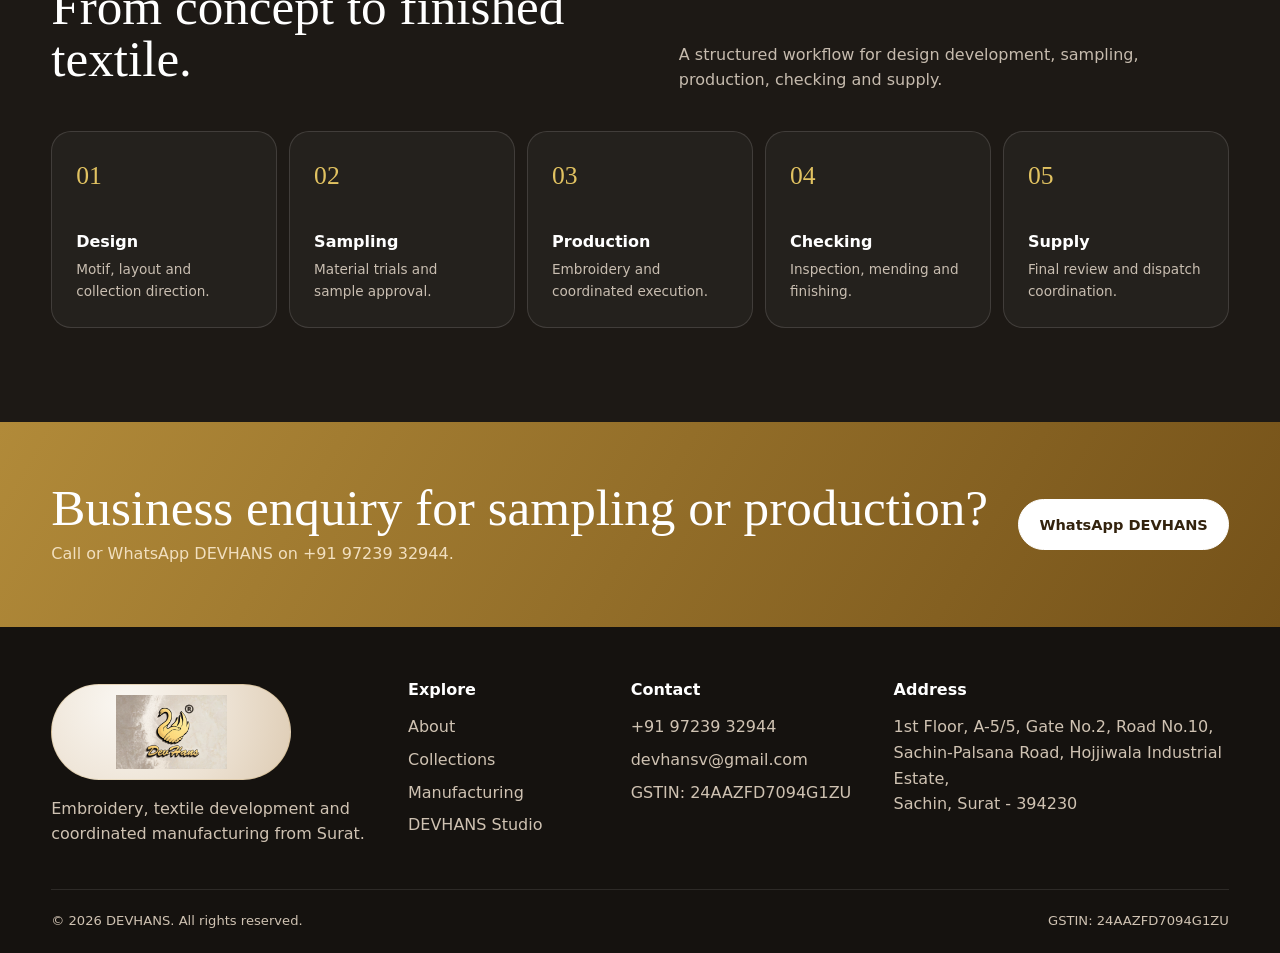
==== commit aefa9c69: "Update index.html" ====
--- a/index.html
+++ b/index.html
@@ -12,7 +12,7 @@
 </head><body>
 <div class="topbar">DEVHANS • EMBROIDERY • TEXTILE MANUFACTURING • SURAT</div>
 <nav class="nav"><div class="wrap nav-inner">
-<a class="brand-logo-wrap" href="index.html"><img class="brand-logo" src="Assets/devhans-logo-clean.png" alt="Dev Hans registered logo"></a>
+<a class="brand-logo-wrap" href="index.html"><img class="brand-logo" src="assets/devhans-logo-clean.png" alt="Dev Hans registered logo"></a>
 <div class="menu"><a class="active" href="index.html">Home</a><a class="" href="about.html">About</a><a class="" href="collections.html">Collections</a><a class="" href="manufacturing.html">Manufacturing</a><a class="" href="studio.html">DEVHANS Studio</a><a class="" href="contact.html">Contact</a></div>
 <a class="btn btn-dark" href="https://wa.me/919723932944" target="_blank" rel="noopener">WhatsApp Enquiry</a>
 <button class="mobile-menu" aria-label="Menu">☰</button>
@@ -21,19 +21,19 @@
 <h1>Crafting Textile.<br><em>Creating Distinction.</em></h1>
 <p class="lead">DEVHANS develops premium embroidery suits and textile concepts with a focus on design detail, sampling and dependable production.</p>
 <div class="hero-actions"><a class="btn btn-dark" href="collections.html">View Embroidery Collection</a><a class="btn btn-light" href="https://wa.me/919723932944" target="_blank" rel="noopener">WhatsApp Enquiry</a></div>
-</div><div class="hero-visual"><img src="Assets/embroidery-suit-02.jpg" alt="DEVHANS blue embroidery suit"></div></div></header>
+</div><div class="hero-visual"><img src="assets/embroidery-suit-02.jpg" alt="DEVHANS blue embroidery suit"></div></div></header>
 <div class="stats"><div class="stat"><strong>Design</strong><span>Concept & Sampling</span></div><div class="stat"><strong>Embroidery</strong><span>Machine & Decorative Work</span></div><div class="stat"><strong>Suit Collection</strong><span>Premium Development</span></div><div class="stat"><strong>Surat</strong><span>Textile Manufacturing Base</span></div></div>
 <section><div class="wrap"><div class="section-head"><div><div class="eyebrow">Actual DEVHANS Work</div><h2>Embroidery suit collection.</h2></div><p>Your real embroidery photographs are now used across the website. Print kurtis and premium bead/handwork can be added as separate collection sections when you share those images.</p></div>
-<div class="home-gallery"><div class="g"><img src="Assets/embroidery-suit-01.jpg" alt="DEVHANS embroidery suit 1"><div class="label">Embroidery Suit 01</div></div><div class="g"><img src="assets/embroidery-suit-02.jpg" alt="DEVHANS embroidery suit 2"><div class="label">Embroidery Suit 02</div></div><div class="g"><img src="assets/embroidery-suit-03.jpg" alt="DEVHANS embroidery suit 3"><div class="label">Embroidery Suit 03</div></div><div class="g"><img src="Assets/embroidery-suit-04.jpg" alt="DEVHANS embroidery suit 4"><div class="label">Embroidery Suit 04</div></div><div class="g"><img src="Assets/embroidery-suit-05.jpg" alt="DEVHANS embroidery suit 5"><div class="label">Embroidery Suit 05</div></div></div><div style="margin-top:26px"><a class="btn btn-dark" href="collections.html">View All Uploaded Designs</a></div></div></section>
+<div class="home-gallery"><div class="g"><img src="assets/embroidery-suit-01.jpg" alt="DEVHANS embroidery suit 1"><div class="label">Embroidery Suit 01</div></div><div class="g"><img src="assets/embroidery-suit-02.jpg" alt="DEVHANS embroidery suit 2"><div class="label">Embroidery Suit 02</div></div><div class="g"><img src="assets/embroidery-suit-03.jpg" alt="DEVHANS embroidery suit 3"><div class="label">Embroidery Suit 03</div></div><div class="g"><img src="assets/embroidery-suit-04.jpg" alt="DEVHANS embroidery suit 4"><div class="label">Embroidery Suit 04</div></div><div class="g"><img src="assets/embroidery-suit-05.jpg" alt="DEVHANS embroidery suit 5"><div class="label">Embroidery Suit 05</div></div></div><div style="margin-top:26px"><a class="btn btn-dark" href="collections.html">View All Uploaded Designs</a></div></div></section>
 <section><div class="wrap"><div class="section-head"><div><div class="eyebrow">DEVHANS Studio</div>
     <h2>Printed Kurti & Suit Collection.</h2></div><p>Digital print and coordinated suit presentations from your uploaded collection.</p></div>
-    <div class="home-gallery"><div class="g"><img src="Assets/print-kurti-01.jpg" alt="DEVHANS printed kurti 1"><div class="label">Print Kurti 01</div></div><div class="g"><img src="assets/print-kurti-03.jpg" alt="DEVHANS printed kurti 3"><div class="label">Print Kurti 03</div></div><div class="g"><img src="Assets/print-kurti-04.jpg" alt="DEVHANS printed kurti 4"><div class="label">Print Kurti 04</div></div><div class="g"><img src="assets/print-kurti-08.jpg" alt="DEVHANS printed kurti 8"><div class="label">Print Kurti 08</div></div><div class="g"><img src="assets/print-kurti-10.jpg" alt="DEVHANS printed kurti 10"><div class="label">Print Kurti 10</div></div></div><div style="margin-top:26px"><a class="btn btn-dark" href="studio.html">Explore Print Collection</a></div></div></section><section class="dark"><div class="wrap"><div class="section-head"><div><div class="eyebrow" style="color:#d8b36c">Manufacturing</div><h2>From concept to finished textile.</h2></div><p>A structured workflow for design development, sampling, production, checking and supply.</p></div>
+    <div class="home-gallery"><div class="g"><img src="assets/print-kurti-01.jpg" alt="DEVHANS printed kurti 1"><div class="label">Print Kurti 01</div></div><div class="g"><img src="assets/print-kurti-03.jpg" alt="DEVHANS printed kurti 3"><div class="label">Print Kurti 03</div></div><div class="g"><img src="assets/print-kurti-04.jpg" alt="DEVHANS printed kurti 4"><div class="label">Print Kurti 04</div></div><div class="g"><img src="assets/print-kurti-08.jpg" alt="DEVHANS printed kurti 8"><div class="label">Print Kurti 08</div></div><div class="g"><img src="assets/print-kurti-10.jpg" alt="DEVHANS printed kurti 10"><div class="label">Print Kurti 10</div></div></div><div style="margin-top:26px"><a class="btn btn-dark" href="studio.html">Explore Print Collection</a></div></div></section><section class="dark"><div class="wrap"><div class="section-head"><div><div class="eyebrow" style="color:#d8b36c">Manufacturing</div><h2>From concept to finished textile.</h2></div><p>A structured workflow for design development, sampling, production, checking and supply.</p></div>
 <div class="process"><div class="step"><div class="no">01</div><h4>Design</h4><p>Motif, layout and collection direction.</p></div><div class="step"><div class="no">02</div><h4>Sampling</h4><p>Material trials and sample approval.</p></div><div class="step"><div class="no">03</div><h4>Production</h4><p>Embroidery and coordinated execution.</p></div><div class="step"><div class="no">04</div><h4>Checking</h4><p>Inspection, mending and finishing.</p></div><div class="step"><div class="no">05</div><h4>Supply</h4><p>Final review and dispatch coordination.</p></div></div></div></section>
 <div class="cta-band"><div class="wrap cta-grid"><div><h2>Business enquiry for sampling or production?</h2><p>Call or WhatsApp DEVHANS on +91 97239 32944.</p></div><a class="btn" style="background:#fff;border-color:#fff;color:#33230e" href="https://wa.me/919723932944" target="_blank" rel="noopener">WhatsApp DEVHANS</a></div></div>
 
 <footer><div class="wrap">
 <div class="footer-grid">
-<div><a class="footer-logo" href="index.html"><img src="Assets/devhans-logo-clean.png" alt="Dev Hans registered logo"></a>
+<div><a class="footer-logo" href="index.html"><img src="assets/devhans-logo-clean.png" alt="Dev Hans registered logo"></a>
 <p style="max-width:350px;margin-top:16px">Embroidery, textile development and coordinated manufacturing from Surat.</p></div>
 <div><h4>Explore</h4><a href="about.html">About</a><a href="collections.html">Collections</a><a href="manufacturing.html">Manufacturing</a><a href="studio.html">DEVHANS Studio</a></div>
 <div><h4>Contact</h4><a href="tel:+919723932944">+91 97239 32944</a><a href="mailto:devhansv@gmail.com">devhansv@gmail.com</a><p>GSTIN: 24AAZFD7094G1ZU</p></div>
@@ -42,4 +42,4 @@
 <div class="footer-bottom"><span>© 2026 DEVHANS. All rights reserved.</span><span>GSTIN: 24AAZFD7094G1ZU</span></div>
 </div></footer>
 <a class="floating-wa" href="https://wa.me/919723932944" target="_blank" rel="noopener">WhatsApp</a>
-<script src="Assets/script.js"></script></body></html>
+<script src="assets/script.js"></script></body></html>
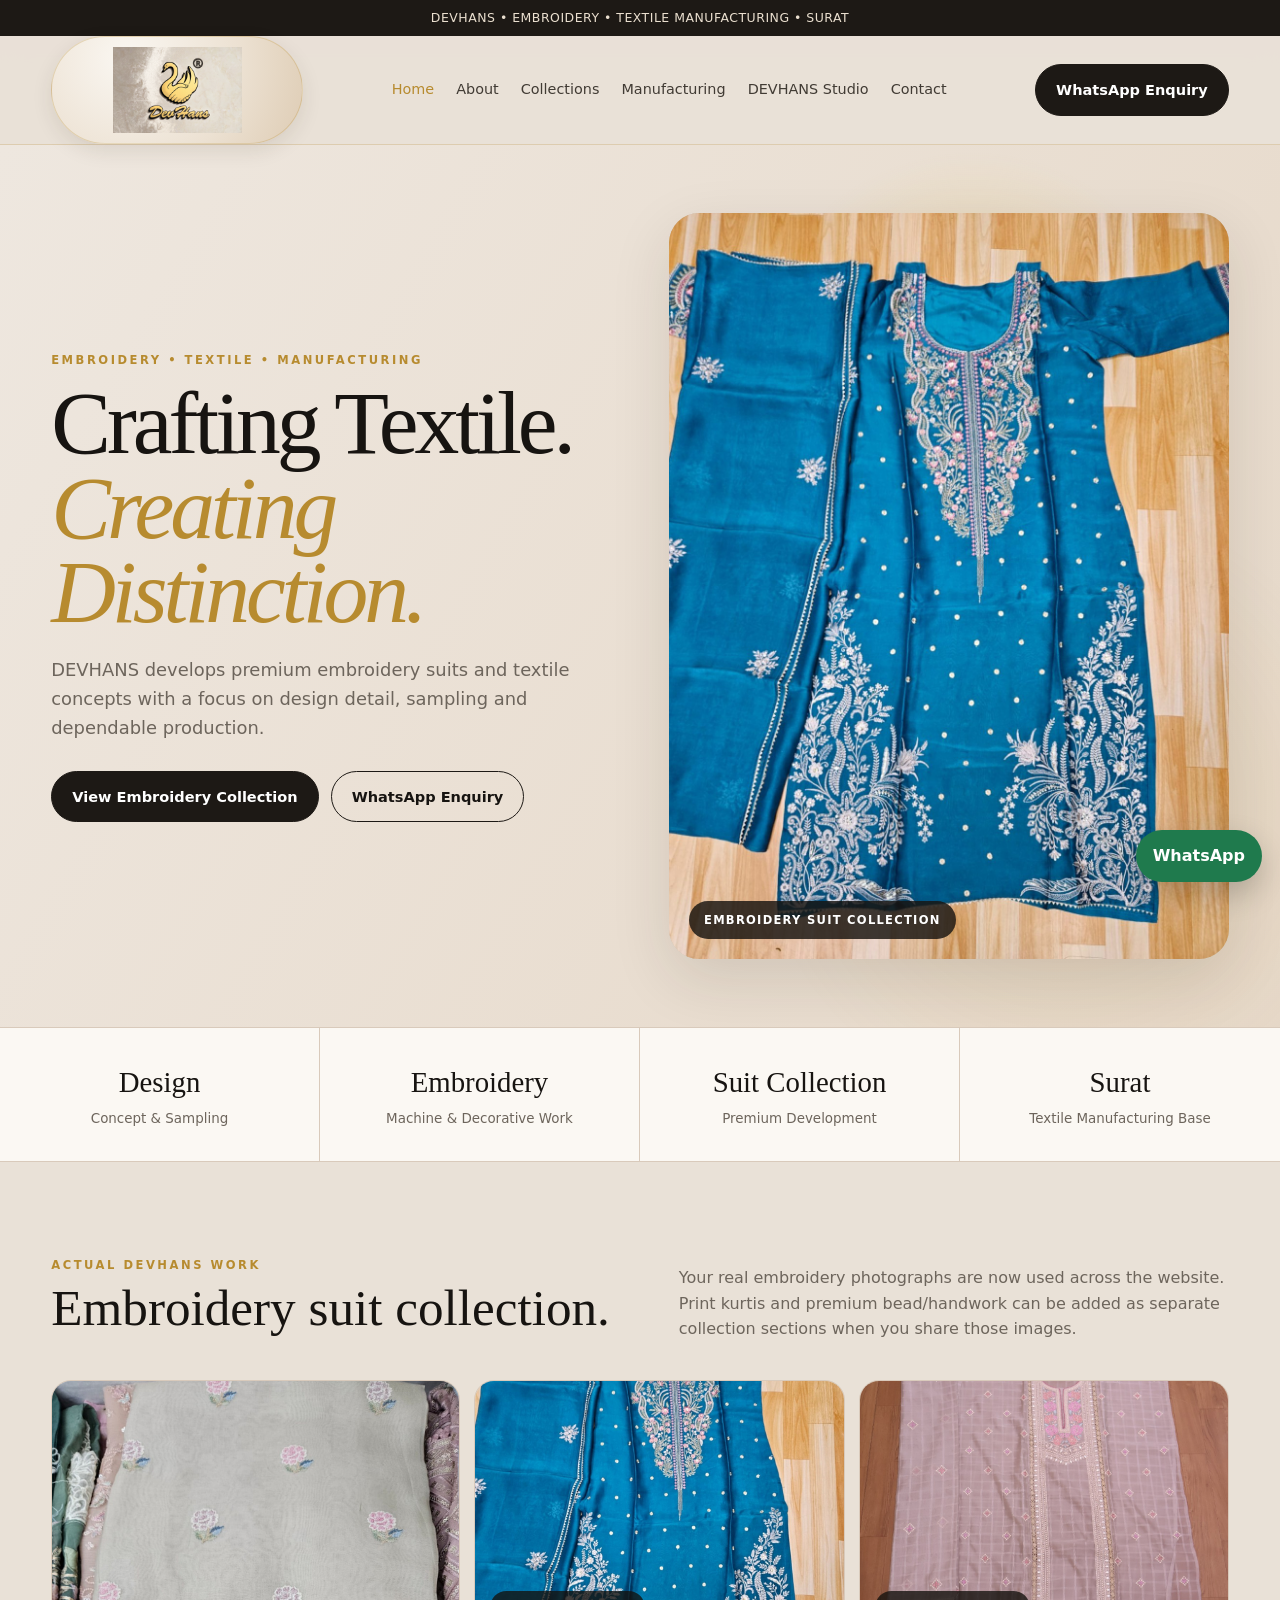
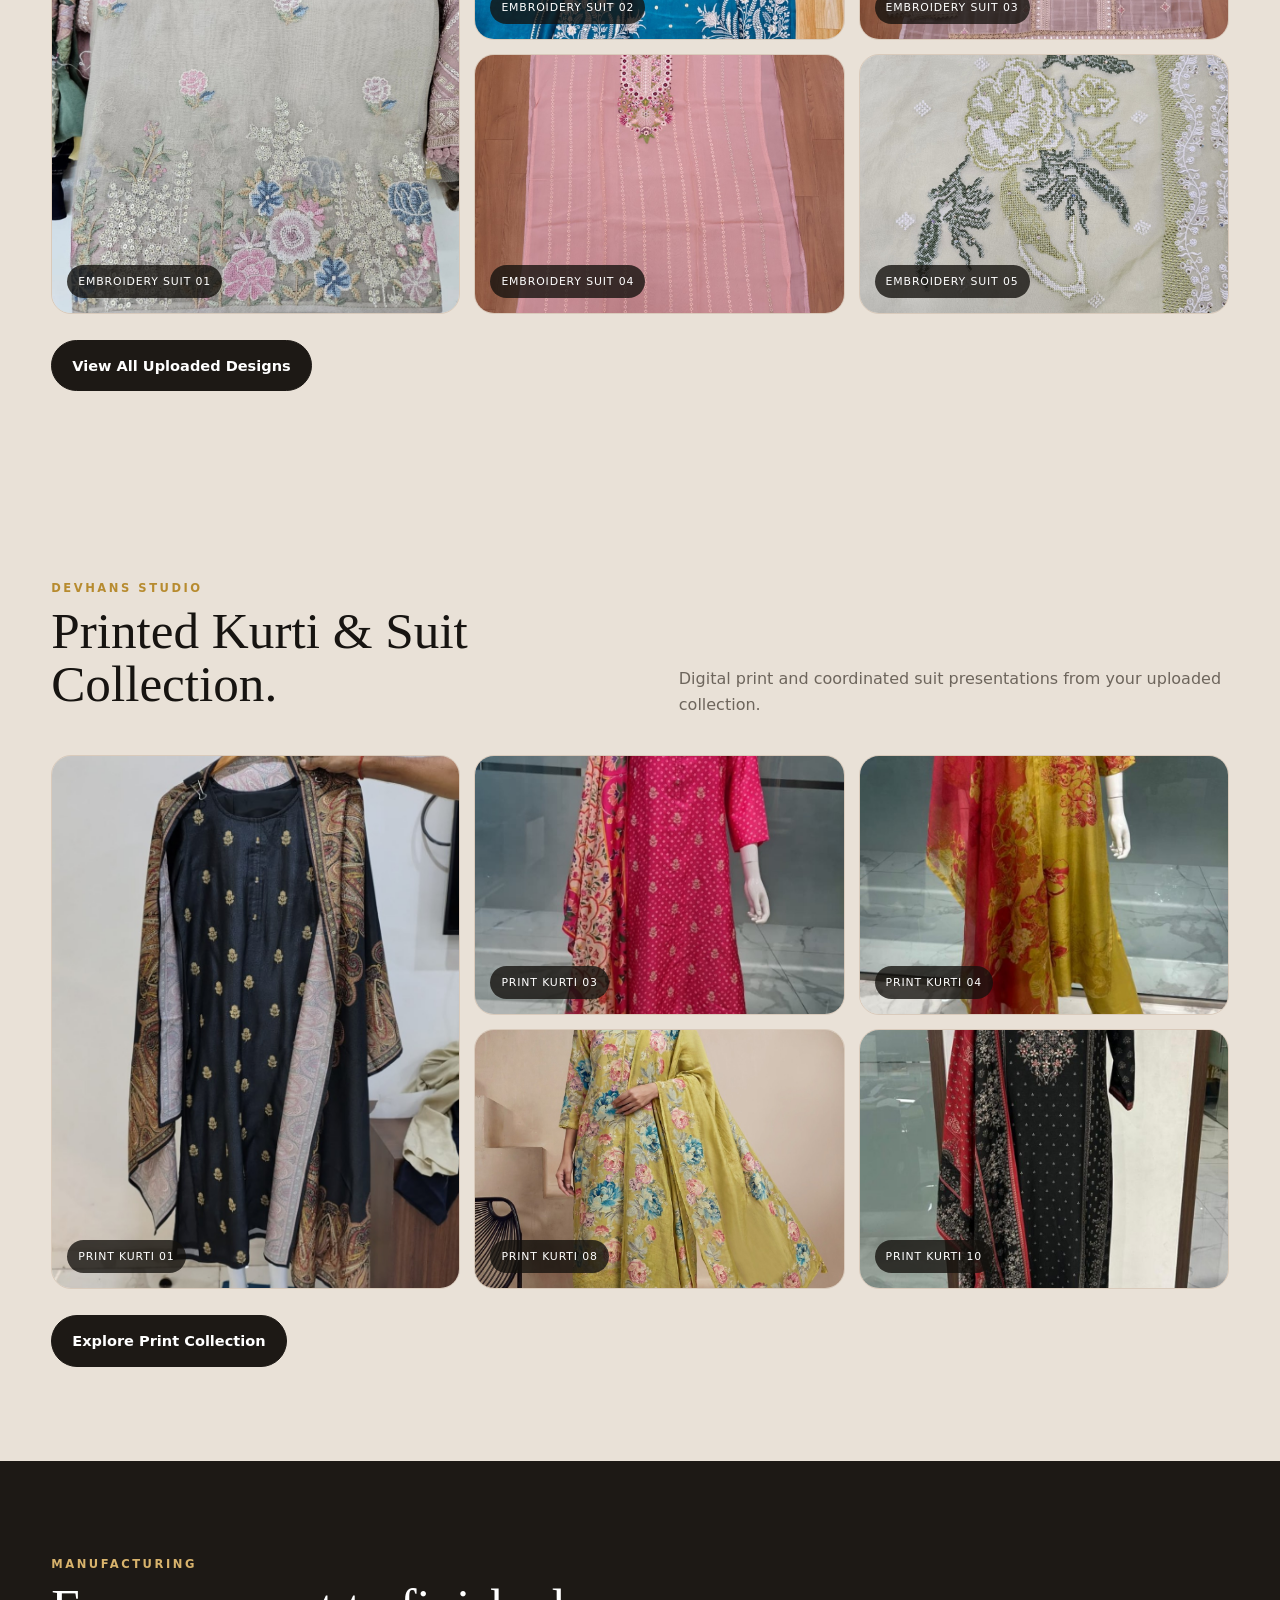
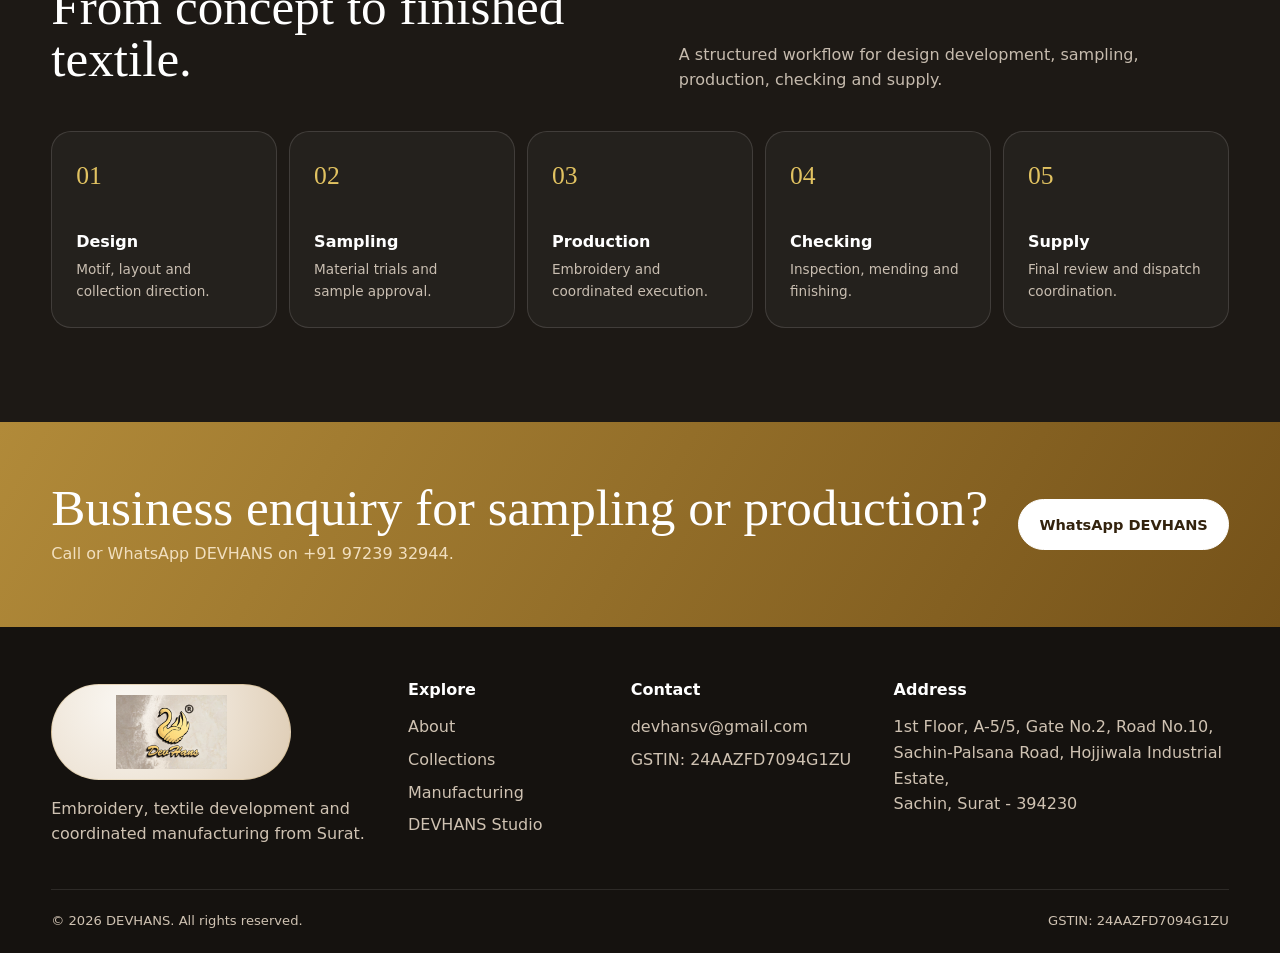
==== commit cfe43955: "Update index.html" ====
--- a/index.html
+++ b/index.html
@@ -36,7 +36,7 @@
 <div><a class="footer-logo" href="index.html"><img src="assets/devhans-logo-clean.png" alt="Dev Hans registered logo"></a>
 <p style="max-width:350px;margin-top:16px">Embroidery, textile development and coordinated manufacturing from Surat.</p></div>
 <div><h4>Explore</h4><a href="about.html">About</a><a href="collections.html">Collections</a><a href="manufacturing.html">Manufacturing</a><a href="studio.html">DEVHANS Studio</a></div>
-<div><h4>Contact</h4><a href="tel:+919723932944">+91 97239 32944</a><a href="mailto:devhansv@gmail.com">devhansv@gmail.com</a><p>GSTIN: 24AAZFD7094G1ZU</p></div>
+<div><h4>Contact</h4><a href="tel:"></a><a href="mailto:devhansv@gmail.com">devhansv@gmail.com</a><p>GSTIN: 24AAZFD7094G1ZU</p></div>
 <div><h4>Address</h4><p>1st Floor, A-5/5, Gate No.2, Road No.10,<br>Sachin-Palsana Road, Hojjiwala Industrial Estate,<br>Sachin, Surat - 394230</p></div>
 </div>
 <div class="footer-bottom"><span>© 2026 DEVHANS. All rights reserved.</span><span>GSTIN: 24AAZFD7094G1ZU</span></div>
